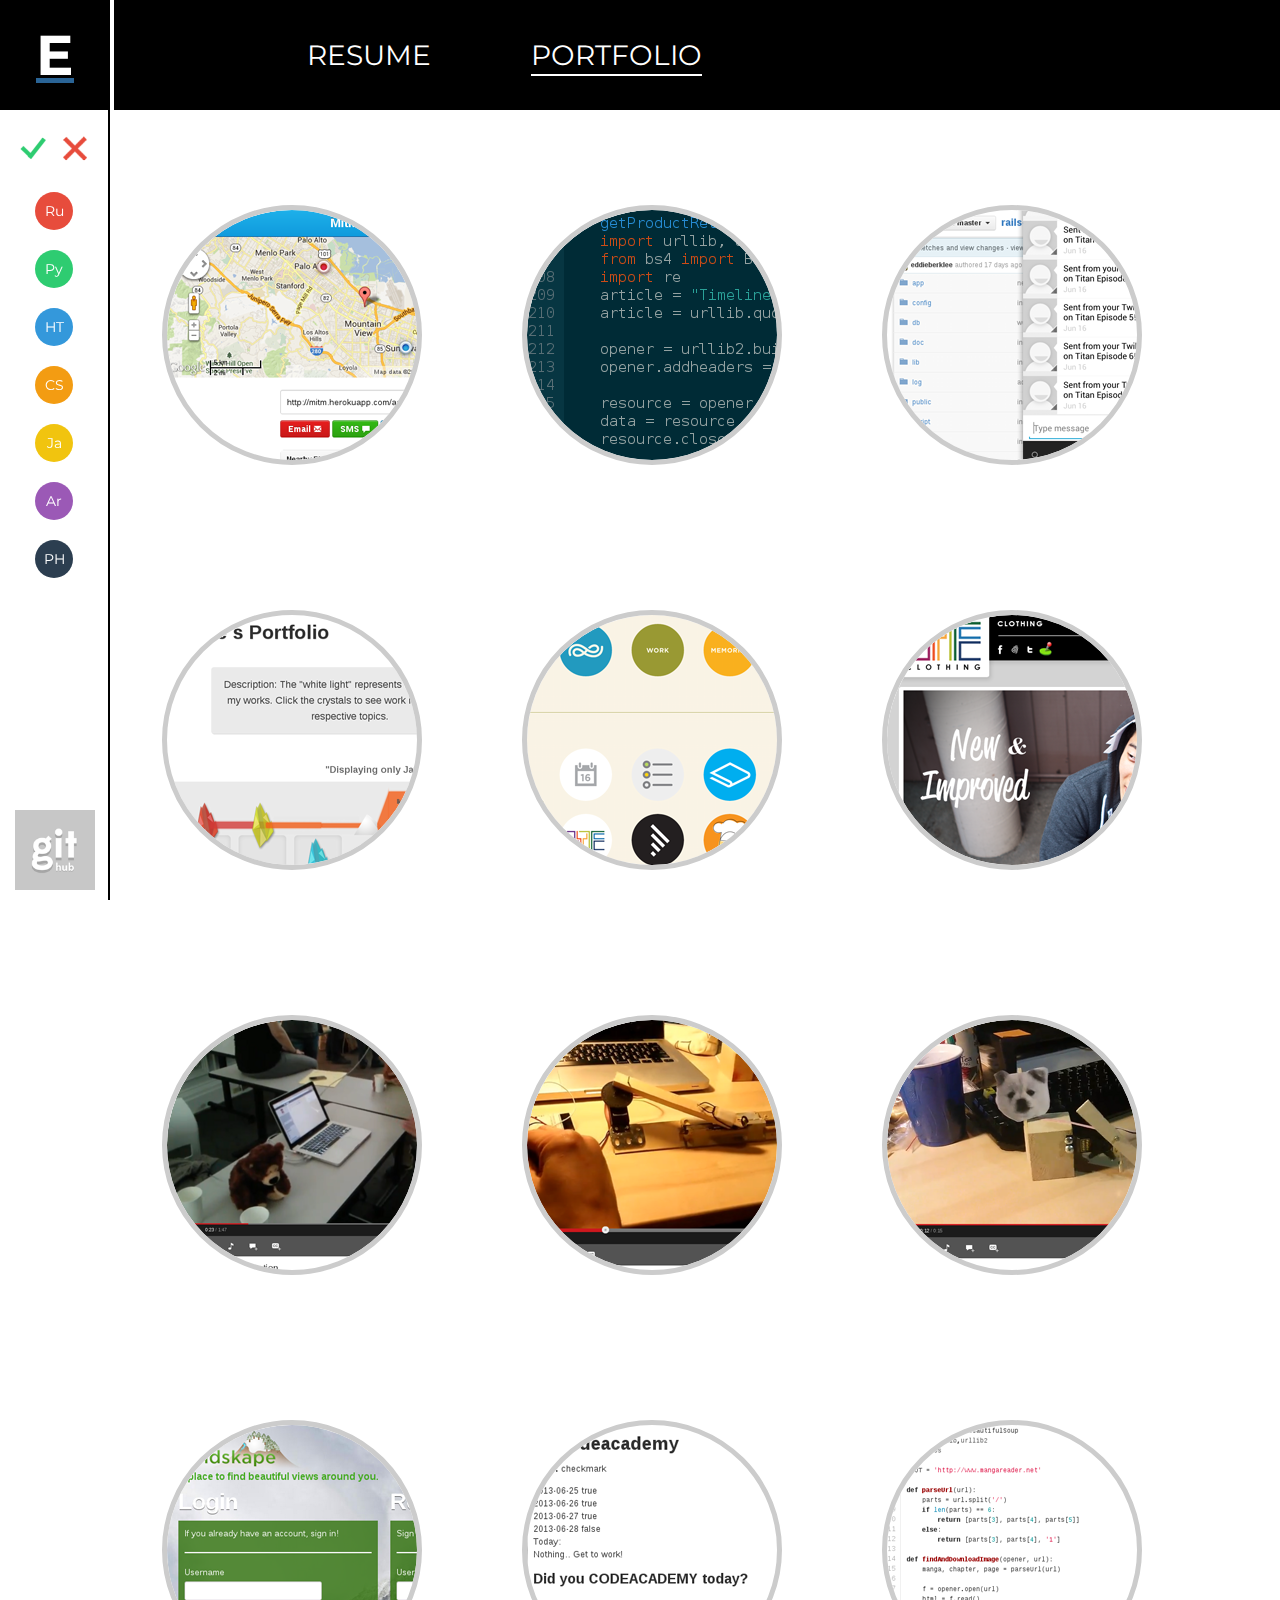
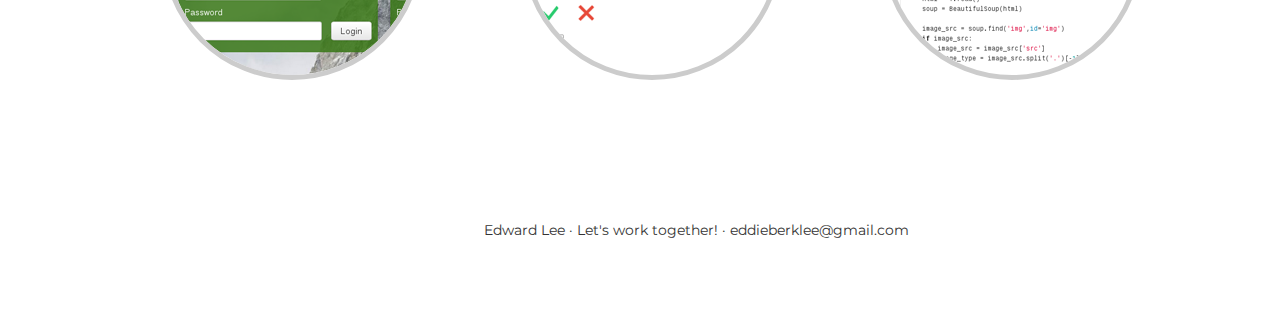
==== index.html @ e4147987 "making links clickable - woops" ====
<!doctype html>

<html>
  <head>
    <link href='http://fonts.googleapis.com/css?family=Montserrat:400,700' rel='stylesheet' type='text/css'>
    <link href='bootstrap/css/bootstrap.css' rel='stylesheet'>
    <link rel="stylesheet" href="h.css"/>
    <link rel="stylesheet" href="style.css"/>
    <link rel="icon" type="image/png" href="img/favicon.png"/>
    <script>
      (function(i,s,o,g,r,a,m){i['GoogleAnalyticsObject']=r;i[r]=i[r]||function(){
      (i[r].q=i[r].q||[]).push(arguments)},i[r].l=1*new Date();a=s.createElement(o),
      m=s.getElementsByTagName(o)[0];a.async=1;a.src=g;m.parentNode.insertBefore(a,m)
      })(window,document,'script','//www.google-analytics.com/analytics.js','ga');

      ga('create', 'UA-42456969-1', 'compscieddy.com');
      ga('send', 'pageview');

    </script>
  </head>
  <body>

    <div id="left-column">

      <a href="index.html"><div id="logo-box">E</div></a>

      <div class="h25"></div>

      <img id="show-all" src="img/10000/checkmark_medium.png" style="margin-left:19px;"/>
      <img id="hide-all" src="img/10000/cross_medium.png" style="margin-left:11px;"/>

      <div class="h10"></div>

      <div class="circle-skill-row">
        <div class="circle-skill red on">
          Ru
          <img class="checkmark" src="img/10000/checkmark_medium.png"/>
          <img class="cross" src="img/10000/cross_medium.png"/>
        </div>
      </div>
      <div class="circle-skill-row">
        <div class="circle-skill green on">
          Py
          <img class="checkmark" src="img/10000/checkmark_medium.png"/>
          <img class="cross" src="img/10000/cross_medium.png"/>
        </div>
      </div>
      <div class="circle-skill-row">
        <div class="circle-skill blue on">
          HT
          <img class="checkmark" src="img/10000/checkmark_medium.png"/>
          <img class="cross" src="img/10000/cross_medium.png"/>
        </div>
      </div>
      <div class="circle-skill-row">
        <div class="circle-skill orange on">
          CS
          <img class="checkmark" src="img/10000/checkmark_medium.png"/>
          <img class="cross" src="img/10000/cross_medium.png"/>
        </div>
      </div>
      <div class="circle-skill-row">
        <div class="circle-skill yellow on">
          Ja
          <img class="checkmark" src="img/10000/checkmark_medium.png"/>
          <img class="cross" src="img/10000/cross_medium.png"/>
        </div>
      </div>
      <div class="circle-skill-row">
        <div class="circle-skill purple on">
          Ar
          <img class="checkmark" src="img/10000/checkmark_medium.png"/>
          <img class="cross" src="img/10000/cross_medium.png"/>
        </div>
      </div>
      <div class="circle-skill-row">
        <div class="circle-skill midnight on">
          PH
          <img class="checkmark" src="img/10000/checkmark_medium.png"/>
          <img class="cross" src="img/10000/cross_medium.png"/>
        </div>
      </div>

      <!--
      <p style="display:none;">Ru</p>
      <p style="display:none;">Ruby on Rails</p>
      <p style="display:none;">Py</p>
      <p style="display:none;">Python</p>
      <p style="display:none;">HT</p>
      <p style="display:none;">HTML</p>
      <p style="display:none;">CS</p>
      <p style="display:none;">CSS</p>
      <p style="display:none;">Ja</p>
      <p style="display:none;">Javascript</p>
      <p style="display:none;">Ar</p>
      <p style="display:none;">Arduino</p>
      <p style="display:none;">PH</p>
      <p style="display:none;">PHP</p>
      -->

      <a href="https://github.com/eddieberklee"><img id="github" src="img/github.png"/></a>

    </div><!-- /#left-column -->

    <div id="container">
      <div id="top-bar-bg">
      <div id="top-bar">

        <div class="menu-item"><a href="resume.html">Resume</a></div>
        <div class="menu-item menu-selected"><a href="index.html">Portfolio</a></div>
        <!-- <div class="menu-item">Camera</div> -->

        <div class="clear"></div>
      </div><!-- /#top-bar -->
      </div><!-- /#top-bar-bg -->

      <!--
      <div class="h10"></div>
      -->
      <style>
        .screenshot-blackout {
          width: 1000%;
          height: 1000%;
          position: absolute;
          top: 0;
          left: 0;
          z-index: 3;
          display: none;
          background-color: rgba(0,0,0,0.85);
        }
        .screenshot-description {
          width:  800px;
          height: 800px;
          border-radius: 400px;
          position: absolute;
          top: 590px;
          left: 70px;
          background-color: white;
          padding-top: 40px;
          color: black;
          outline: 1px solid blue;
        }
        .screenshot-text {
          width: 70%;
          position: relative;
          font-size: 1.2em;
          line-height: 16px;
          margin-left: 15%;
          margin-top: 15%;
          outline: 1px solid red;
        }
        .screenshot-container {
          position: fixed;
          top:  30px;
          left: 30px;
        }
        .screenshot-1, .screenshot-2, .screenshot-3 {
          position: absolute;
          background-color: white;
          box-shadow: 1px 4px 90px rgba(0,0,0,0.8);
          overflow: hidden;
          text-align: center;
        }
        .screenshot-1 {
          width:  540px;
          height: 540px;
          border-radius: 270px;
          top: 0;
          left: 0;
        }
        .screenshot-2 {
          width:  400px;
          height: 400px;
          border-radius: 200px;
          top: 150px;
          left: 450px;
        }
        .screenshot-3 {
          width:  300px;
          height: 300px;
          border-radius: 150px;
          top: 350px;
          left: 770px;
        }
        .badge-yelp, .badge-google, .badge-gps {
          width: 160px;
          height: 160px;
          border-radius: 130px;
          float: left;
        }
        .badge-yelp {
          background-image: url("img/badges/yelp.png");
        }
        .badge-google {
          background-image: url("img/badges/google.png");
        }
        .badge-gps {
          background-image: url("img/badges/gps.png");
        }
      </style>


      <div class="screenshot-blackout">
        <div class="screenshot-container">
          <div class="screenshot-1">
            <img src="img/screenshots/meet-middle/screenshot-1.png" style="margin-top:40px;">
          </div>
          <div class="screenshot-2">
            <img src="img/screenshots/meet-middle/screenshot-2.png" style="width:61%;margin-top:70px;">
          </div>
          <div class="screenshot-3">
            <img src="img/screenshots/meet-middle/screenshot-3.png" style="margin-top:-130px;">
          </div>
          <a class="screenshot-description" href="http://mitm.herokuapp.com">
            <p style="position:absolute;top:40px;left:250px;">
              <u style="text-decoration:none;font-size:3em;letter-spacing:-3px;">Meet in the Middle</u>
            </p>
            <div style="outline:1px solid yellow;position:absolute;width:80%;top:130px;left:100px;font-size:1.4em;">
              <div class="badge-yelp"></div>
              <div class="badge-google"></div>
              <div class="badge-gps"></div>
              <div style="clear:both;"></div>
            </div>
          </a>
        </div>
      </div>

      <div class="portfolio-wrapper">
        <div class="skills">
          <p style="display:none;">Py</p>
          <p style="display:none;">Python</p>
          <div class="circle-skill green">Py</div>

          <p style="display:none;">HT</p>
          <p style="display:none;">HTML</p>
          <div class="circle-skill blue">HT</div>

          <p style="display:none;">CS</p>
          <p style="display:none;">CSS</p>
          <div class="circle-skill orange">CS</div>

          <p style="display:none;">Ja</p>
          <p style="display:none;">Javascript</p>
          <div class="circle-skill yellow">Ja</div>

          <div class="skills-1"></div><div class="skills-1-dest"></div>
          <div class="skills-2"></div><div class="skills-2-dest"></div>
          <div class="skills-3"></div><div class="skills-3-dest"></div>
          <div class="skills-4"></div><div class="skills-4-dest"></div>
          <div class="skills-5"></div><div class="skills-5-dest"></div>
          <div class="skills-6"></div><div class="skills-6-dest"></div>
        </div><!-- /.skills -->
        <a id="meet-middle" target="_blank" href="http://mitm.herokuapp.com">
          <div class="portfolio-item">
            <h2>meet-middle</h2>
            <div class="blackout"></div>
            <img class="portfolio-pic" src="img/screenshots/meet-middle.png"/>
          </div><!-- /.portfolio-item -->
        </a>
      </div><!-- /.portfolio-wrapper -->

      <div class="screenshot-blackout">
        <div class="screenshot-container">
          <div class="screenshot-1">
            <img src="img/screenshots/info-stocks/screenshot-1.png" style="max-width:180%;margin-top:40px;">
          </div>
          <div class="screenshot-2">
            <img src="img/screenshots/info-stocks/screenshot-2.png" style="max-width:180%;margin-top:70px;">
          </div>
          <div class="screenshot-3">
            <img src="img/screenshots/info-stocks/screenshot-3.png" style="width:120%;max-width:120%;margin-left:-60px;margin-top:-20px;">
          </div>
        </div>
      </div>
      <div class="portfolio-wrapper">
        <div class="skills">
          <p style="display:none;">Py</p>
          <p style="display:none;">Python</p>
          <div class="circle-skill green">Py</div>

          <p style="display:none;">Ja</p>
          <p style="display:none;">Javascript</p>
          <div class="circle-skill yellow">Ja</div>

          <div class="skills-1"></div><div class="skills-1-dest"></div>
          <div class="skills-2"></div><div class="skills-2-dest"></div>
          <div class="skills-3"></div><div class="skills-3-dest"></div>
          <div class="skills-4"></div><div class="skills-4-dest"></div>
          <div class="skills-5"></div><div class="skills-5-dest"></div>
          <div class="skills-6"></div><div class="skills-6-dest"></div>
        </div><!-- /.skills -->
        <a id="info-stocks" target="_blank" href="https://github.com/eddieberklee/info-stocks">
          <div class="portfolio-item">
            <h2>info-stocks</h2>
            <div class="blackout"></div>
            <img class="portfolio-pic" src="img/screenshots/info-stocks.png"/>
          </div><!-- /.portfolio-item -->
        </a>
      </div><!-- /.portfolio-wrapper -->

      <div class="screenshot-blackout">
        <div class="screenshot-container">
          <div class="screenshot-1">
            <img src="img/screenshots/aot-notifier/screenshot-1.png" style="max-width:180%;margin-top:40px;">
          </div>
          <div class="screenshot-2">
            <img src="img/screenshots/aot-notifier/screenshot-2.png" style="width:110%;margin-top:-10px;">
          </div>
          <div class="screenshot-3">
            <img src="img/screenshots/aot-notifier/screenshot-3.png" style="margin-top:-142px;width:222%;max-width:1000%;margin-left:-147px;">
          </div>
        </div>
      </div>
      <div class="portfolio-wrapper">
        <div class="skills">

          <p style="display:none;">Ru</p>
          <p style="display:none;">Ruby on Rails</p>
          <div class="circle-skill red">Ru</div>

          <div class="skills-1"></div><div class="skills-1-dest"></div>
          <div class="skills-2"></div><div class="skills-2-dest"></div>
          <div class="skills-3"></div><div class="skills-3-dest"></div>
          <div class="skills-4"></div><div class="skills-4-dest"></div>
          <div class="skills-5"></div><div class="skills-5-dest"></div>
          <div class="skills-6"></div><div class="skills-6-dest"></div>
        </div><!-- /.skills -->
        <a id="aot-notifier" target="_blank" href="https://github.com/eddieberklee/rails-attackontitan">
          <div class="portfolio-item">
            <h2>aot-notifier</h2>
            <div class="blackout"></div>
            <img class="portfolio-pic" src="img/screenshots/aot-notifier.png"/>
          </div><!-- /.portfolio-item -->
        </a>
      </div><!-- /.portfolio-wrapper -->




      <div class="screenshot-blackout">
        <div class="screenshot-container">
          <div class="screenshot-1">
            <img src="img/screenshots/prizm-portfo/screenshot-1.png" style="margin-top:40px;">
          </div>
          <div class="screenshot-2">
            <img src="img/screenshots/prizm-portfo/screenshot-2.png" style="width:61%;margin-top:70px;">
          </div>
          <div class="screenshot-3">
            <img src="img/screenshots/prizm-portfo/screenshot-3.png" style="margin-top:-130px;">
          </div>
        </div>
      </div>
      <div class="portfolio-wrapper">
        <div class="skills">

          <p style="display:none;">Py</p>
          <p style="display:none;">Python</p>
          <div class="circle-skill green">Py</div>

          <p style="display:none;">HT</p>
          <p style="display:none;">HTML</p>
          <div class="circle-skill blue">HT</div>

          <p style="display:none;">CS</p>
          <p style="display:none;">CSS</p>
          <div class="circle-skill orange">CS</div>

          <p style="display:none;">Ja</p>
          <p style="display:none;">Javascript</p>
          <div class="circle-skill yellow">Ja</div>

          <div class="skills-1"></div><div class="skills-1-dest"></div>
          <div class="skills-2"></div><div class="skills-2-dest"></div>
          <div class="skills-3"></div><div class="skills-3-dest"></div>
          <div class="skills-4"></div><div class="skills-4-dest"></div>
          <div class="skills-5"></div><div class="skills-5-dest"></div>
          <div class="skills-6"></div><div class="skills-6-dest"></div>
        </div><!-- /.skills -->
        <a id="prizm-portfo" target="_blank" href="http://prizmportfolio.appspot.com">
          <div class="portfolio-item">
            <h2>prizm-portfo</h2>
            <div class="blackout"></div>
            <img class="portfolio-pic" src="img/screenshots/prizm-portfo.png"/>
          </div><!-- /.portfolio-item -->
        </a>
      </div><!-- /.portfolio-wrapper -->
      
      <div class="screenshot-blackout">
        <div class="screenshot-container">
          <div class="screenshot-1">
            <img src="img/screenshots/wooklee/screenshot-1.png" style="margin-top:40px;">
          </div>
          <div class="screenshot-2">
            <img src="img/screenshots/wooklee/screenshot-2.png" style="width:61%;margin-top:70px;">
          </div>
          <div class="screenshot-3">
            <img src="img/screenshots/wooklee/screenshot-3.png" style="margin-top:-130px;">
          </div>
        </div>
      </div>
      <div class="portfolio-wrapper">
        <div class="skills">

          <p style="display:none;">HT</p>
          <p style="display:none;">HTML</p>
          <div class="circle-skill blue">HT</div>

          <p style="display:none;">CS</p>
          <p style="display:none;">CSS</p>
          <div class="circle-skill orange">CS</div>

          <p style="display:none;">Ja</p>
          <p style="display:none;">Javascript</p>
          <div class="circle-skill yellow">Ja</div>

          <div class="skills-1"></div><div class="skills-1-dest"></div>
          <div class="skills-2"></div><div class="skills-2-dest"></div>
          <div class="skills-3"></div><div class="skills-3-dest"></div>
          <div class="skills-4"></div><div class="skills-4-dest"></div>
          <div class="skills-5"></div><div class="skills-5-dest"></div>
          <div class="skills-6"></div><div class="skills-6-dest"></div>
        </div><!-- /.skills -->
        <a id="wooklee" target="_blank" href="http://www.wooklee.com">
          <div class="portfolio-item">
            <h2>wooklee</h2>
            <div class="blackout"></div>
            <img class="portfolio-pic" src="img/screenshots/wooklee.png"/>
          </div><!-- /.portfolio-item -->
        </a>
      </div><!-- /.portfolio-wrapper -->

      <div class="screenshot-blackout">
        <div class="screenshot-container">
          <div class="screenshot-1">
            <img src="img/screenshots/byteclothing/screenshot-1.png" style="margin-top:40px;">
          </div>
          <div class="screenshot-2">
            <img src="img/screenshots/byteclothing/screenshot-2.png" style="width:61%;margin-top:70px;">
          </div>
          <div class="screenshot-3">
            <img src="img/screenshots/byteclothing/screenshot-3.png" style="margin-top:-130px;">
          </div>
        </div>
      </div>
      <div class="portfolio-wrapper">
        <div class="skills">

          <p style="display:none;">Ja</p>
          <p style="display:none;">Javascript</p>
          <div class="circle-skill yellow">Ja</div>

          <p style="display:none;">HT</p>
          <p style="display:none;">HTML</p>
          <div class="circle-skill blue">HT</div>

          <p style="display:none;">CS</p>
          <p style="display:none;">CSS</p>
          <div class="circle-skill orange">CS</div>

          <p style="display:none;">PH</p>
          <p style="display:none;">PHP</p>
          <div class="circle-skill midnight">PH</div>

          <div class="skills-1"></div><div class="skills-1-dest"></div>
          <div class="skills-2"></div><div class="skills-2-dest"></div>
          <div class="skills-3"></div><div class="skills-3-dest"></div>
          <div class="skills-4"></div><div class="skills-4-dest"></div>
          <div class="skills-5"></div><div class="skills-5-dest"></div>
          <div class="skills-6"></div><div class="skills-6-dest"></div>
        </div><!-- /.skills -->
        <a id="byteclothing" target="_blank" href="http://www.byteclothing.com">
          <div class="portfolio-item">
            <h2>byteclothing</h2>
            <div class="blackout"></div>
            <img class="portfolio-pic" src="img/screenshots/byteclothing.png"/>
          </div><!-- /.portfolio-item -->
        </a>
      </div><!-- /.portfolio-wrapper -->




      <div class="screenshot-blackout">
        <div class="screenshot-container">
          <div class="screenshot-1">
            <img src="img/screenshots/tele-bears/screenshot-1.png" style="margin-top:40px;">
          </div>
          <div class="screenshot-2">
            <img src="img/screenshots/tele-bears/screenshot-2.png" style="width:61%;margin-top:70px;">
          </div>
          <div class="screenshot-3">
            <img src="img/screenshots/tele-bears/screenshot-3.png" style="margin-top:-130px;">
          </div>
        </div>
      </div>
      <div class="portfolio-wrapper">
        <div class="skills">

          <p style="display:none;">Ar</p>
          <p style="display:none;">Arduino</p>
          <div class="circle-skill purple">Ar</div>

          <div class="skills-1"></div><div class="skills-1-dest"></div>
          <div class="skills-2"></div><div class="skills-2-dest"></div>
          <div class="skills-3"></div><div class="skills-3-dest"></div>
          <div class="skills-4"></div><div class="skills-4-dest"></div>
          <div class="skills-5"></div><div class="skills-5-dest"></div>
          <div class="skills-6"></div><div class="skills-6-dest"></div>
        </div><!-- /.skills -->
        <a id="tele-bears" target="_blank" href="http://www.youtube.com/watch?v=ugli6o-rpHE">
          <div class="portfolio-item">
            <h2>"tele-bears"</h2>
            <div class="blackout"></div>
            <img class="portfolio-pic" src="img/screenshots/tele-bears.png"/>
          </div><!-- /.portfolio-item -->
        </a>
      </div><!-- /.portfolio-wrapper -->
      
      <div class="screenshot-blackout">
        <div class="screenshot-container">
          <div class="screenshot-1">
            <img src="img/screenshots/auto-doorlock/screenshot-1.png" style="margin-top:40px;">
          </div>
          <div class="screenshot-2">
            <img src="img/screenshots/auto-doorlock/screenshot-2.png" style="width:61%;margin-top:70px;">
          </div>
          <div class="screenshot-3">
            <img src="img/screenshots/auto-doorlock/screenshot-3.png" style="margin-top:-130px;">
          </div>
        </div>
      </div>
      <div class="portfolio-wrapper">
        <div class="skills">

          <p style="display:none;">Ar</p>
          <p style="display:none;">Arduino</p>
          <div class="circle-skill purple">Ar</div>

          <div class="skills-1"></div><div class="skills-1-dest"></div>
          <div class="skills-2"></div><div class="skills-2-dest"></div>
          <div class="skills-3"></div><div class="skills-3-dest"></div>
          <div class="skills-4"></div><div class="skills-4-dest"></div>
          <div class="skills-5"></div><div class="skills-5-dest"></div>
          <div class="skills-6"></div><div class="skills-6-dest"></div>
        </div><!-- /.skills -->
        <a id="auto-doorlock" target="_blank" href="http://www.youtube.com/watch?v=6Tk0b4_tHYM">
          <div class="portfolio-item">
            <h2>auto-doorlock</h2>
            <div class="blackout"></div>
            <img class="portfolio-pic" src="img/screenshots/auto-doorlock.png"/>
          </div><!-- /.portfolio-item -->
        </a>
      </div><!-- /.portfolio-wrapper -->

      <div class="screenshot-blackout">
        <div class="screenshot-container">
          <div class="screenshot-1">
            <img src="img/screenshots/crawling-dog/screenshot-1.png" style="margin-top:40px;">
          </div>
          <div class="screenshot-2">
            <img src="img/screenshots/crawling-dog/screenshot-2.png" style="width:61%;margin-top:70px;">
          </div>
          <div class="screenshot-3">
            <img src="img/screenshots/crawling-dog/screenshot-3.png" style="margin-top:-130px;">
          </div>
        </div>
      </div>
      <div class="portfolio-wrapper">
        <div class="skills">

          <p style="display:none;">Ar</p>
          <p style="display:none;">Arduino</p>
          <div class="circle-skill purple">Ar</div>

          <div class="skills-1"></div><div class="skills-1-dest"></div>
          <div class="skills-2"></div><div class="skills-2-dest"></div>
          <div class="skills-3"></div><div class="skills-3-dest"></div>
          <div class="skills-4"></div><div class="skills-4-dest"></div>
          <div class="skills-5"></div><div class="skills-5-dest"></div>
          <div class="skills-6"></div><div class="skills-6-dest"></div>
        </div><!-- /.skills -->
        <a id="crawling-dog" target="_blank" href="http://www.youtube.com/watch?v=MrvD4HbyGdY">
          <div class="portfolio-item">
            <h2>crawling-dog</h2>
            <div class="blackout"></div>
            <img class="portfolio-pic" src="img/screenshots/crawling-dog.png"/>
          </div><!-- /.portfolio-item -->
        </a>
      </div><!-- /.portfolio-wrapper -->




      <div class="screenshot-blackout">
        <div class="screenshot-container">
          <div class="screenshot-1">
            <img src="img/screenshots/landskape/screenshot-1.png" style="margin-top:40px;">
          </div>
          <div class="screenshot-2">
            <img src="img/screenshots/landskape/screenshot-2.png" style="width:61%;margin-top:70px;">
          </div>
          <div class="screenshot-3">
            <img src="img/screenshots/landskape/screenshot-3.png" style="margin-top:-130px;">
          </div>
        </div>
      </div>
      <div class="portfolio-wrapper">
        <div class="skills">

          <p style="display:none;">Ru</p>
          <p style="display:none;">Ruby on Rails</p>
          <div class="circle-skill red">Ru</div>

          <p style="display:none;">HT</p>
          <p style="display:none;">HTML</p>
          <div class="circle-skill blue">HT</div>

          <p style="display:none;">CS</p>
          <p style="display:none;">CSS</p>
          <div class="circle-skill orange">CS</div>

          <p style="display:none;">Ja</p>
          <p style="display:none;">Javascript</p>
          <div class="circle-skill yellow">Ja</div>

          <div class="skills-1"></div><div class="skills-1-dest"></div>
          <div class="skills-2"></div><div class="skills-2-dest"></div>
          <div class="skills-3"></div><div class="skills-3-dest"></div>
          <div class="skills-4"></div><div class="skills-4-dest"></div>
          <div class="skills-5"></div><div class="skills-5-dest"></div>
          <div class="skills-6"></div><div class="skills-6-dest"></div>
        </div><!-- /.skills -->
        <a id="landskape" target="_blank" href="http://landskape.herokuapp.com">
          <div class="portfolio-item">
            <h2>Landskape</h2>
            <div class="blackout"></div>
            <img class="portfolio-pic" src="img/screenshots/landskape.png"/>
          </div><!-- /.portfolio-item -->
        </a>
      </div><!-- /.portfolio-wrapper -->
      
      <div class="screenshot-blackout">
        <div class="screenshot-container">
          <div class="screenshot-1">
            <img src="img/screenshots/meet-middle/screenshot-1.png" style="margin-top:40px;">
          </div>
          <div class="screenshot-2">
            <img src="img/screenshots/meet-middle/screenshot-2.png" style="width:61%;margin-top:70px;">
          </div>
          <div class="screenshot-3">
            <img src="img/screenshots/meet-middle/screenshot-3.png" style="margin-top:-130px;">
          </div>
        </div>
      </div>
      <div class="portfolio-wrapper">
        <div class="skills">

          <p style="display:none;">Ruby on Rails</p>
          <div class="circle-skill red">Ru</div>

          <p style="display:none;">HT</p>
          <p style="display:none;">HTML</p>
          <div class="circle-skill blue">HT</div>

          <p style="display:none;">CS</p>
          <p style="display:none;">CSS</p>
          <div class="circle-skill orange">CS</div>

          <p style="display:none;">Ja</p>
          <p style="display:none;">Javascript</p>
          <div class="circle-skill yellow">Ja</div>

          <div class="skills-1"></div><div class="skills-1-dest"></div>
          <div class="skills-2"></div><div class="skills-2-dest"></div>
          <div class="skills-3"></div><div class="skills-3-dest"></div>
          <div class="skills-4"></div><div class="skills-4-dest"></div>
          <div class="skills-5"></div><div class="skills-5-dest"></div>
          <div class="skills-6"></div><div class="skills-6-dest"></div>
        </div><!-- /.skills -->
        <a id="10k-to-master" target="_blank" href="http://www.10ktomastery.com">
          <div class="portfolio-item">
            <h2>10k to Mastery</h2>
            <div class="blackout"></div>
            <img class="portfolio-pic" src="img/screenshots/10k-to-mastery.png"/>
          </div><!-- /.portfolio-item -->
        </a>
      </div><!-- /.portfolio-wrapper -->

      <div class="screenshot-blackout">
        <div class="screenshot-container">
          <div class="screenshot-1">
            <img src="img/screenshots/manga-dl/screenshot-1.png" style="margin-top:40px;">
          </div>
          <div class="screenshot-2">
            <img src="img/screenshots/manga-dl/screenshot-2.png" style="width:61%;margin-top:70px;">
          </div>
          <div class="screenshot-3">
            <img src="img/screenshots/manga-dl/screenshot-3.png" style="margin-top:-130px;">
          </div>
        </div>
      </div>
      <div class="portfolio-wrapper">
        <div class="skills">

          <p style="display:none;">Py</p>
          <p style="display:none;">Python</p>
          <div class="circle-skill green">Py</div>

          <div class="skills-1"></div><div class="skills-1-dest"></div>
          <div class="skills-2"></div><div class="skills-2-dest"></div>
          <div class="skills-3"></div><div class="skills-3-dest"></div>
          <div class="skills-4"></div><div class="skills-4-dest"></div>
          <div class="skills-5"></div><div class="skills-5-dest"></div>
          <div class="skills-6"></div><div class="skills-6-dest"></div>
        </div><!-- /.skills -->
        <a id="manga-dl" target="_blank" href="https://github.com/eddieberklee/manga-reader-downloader">
          <div class="portfolio-item">
            <h2>manga-dl</h2>
            <div class="blackout"></div>
            <img class="portfolio-pic" src="img/screenshots/manga-dl.png"/>
          </div><!-- /.portfolio-item -->
        </a>
      </div><!-- /.portfolio-wrapper -->

      <div class="clear"></div>

      <div class="h90"></div>

      <footer>
        Edward Lee &middot; Let's work together! &middot; eddieberklee@gmail.com
      </footer>

      <div class="h70"></div>

    </div>



    <script src="jquery-1.8.2.min.js"></script>
    <script src="script.js"></script>
  </body>
</html>
---- h.css ----
.h1 { height: 1px; }
.h2 { height: 2px; }
.h3 { height: 3px; }
.h4 { height: 4px; }
.h5 { height: 5px; }
.h6 { height: 6px; }
.h7 { height: 7px; }
.h8 { height: 8px; }
.h9 { height: 9px; }
.h10 { height: 10px; }
.h11 { height: 11px; }
.h12 { height: 12px; }
.h13 { height: 13px; }
.h14 { height: 14px; }
.h15 { height: 15px; }
.h16 { height: 16px; }
.h17 { height: 17px; }
.h18 { height: 18px; }
.h19 { height: 19px; }
.h20 { height: 20px; }
.h21 { height: 21px; }
.h22 { height: 22px; }
.h23 { height: 23px; }
.h24 { height: 24px; }
.h25 { height: 25px; }
.h26 { height: 26px; }
.h27 { height: 27px; }
.h28 { height: 28px; }
.h29 { height: 29px; }
.h30 { height: 30px; }
.h31 { height: 31px; }
.h32 { height: 32px; }
.h33 { height: 33px; }
.h34 { height: 34px; }
.h35 { height: 35px; }
.h36 { height: 36px; }
.h37 { height: 37px; }
.h38 { height: 38px; }
.h39 { height: 39px; }
.h40 { height: 40px; }
.h41 { height: 41px; }
.h42 { height: 42px; }
.h43 { height: 43px; }
.h44 { height: 44px; }
.h45 { height: 45px; }
.h46 { height: 46px; }
.h47 { height: 47px; }
.h48 { height: 48px; }
.h49 { height: 49px; }
.h50 { height: 50px; }
.h51 { height: 51px; }
.h52 { height: 52px; }
.h53 { height: 53px; }
.h54 { height: 54px; }
.h55 { height: 55px; }
.h56 { height: 56px; }
.h57 { height: 57px; }
.h58 { height: 58px; }
.h59 { height: 59px; }
.h60 { height: 60px; }
.h61 { height: 61px; }
.h62 { height: 62px; }
.h63 { height: 63px; }
.h64 { height: 64px; }
.h65 { height: 65px; }
.h66 { height: 66px; }
.h67 { height: 67px; }
.h68 { height: 68px; }
.h69 { height: 69px; }
.h70 { height: 70px; }
.h71 { height: 71px; }
.h72 { height: 72px; }
.h73 { height: 73px; }
.h74 { height: 74px; }
.h75 { height: 75px; }
.h76 { height: 76px; }
.h77 { height: 77px; }
.h78 { height: 78px; }
.h79 { height: 79px; }
.h80 { height: 80px; }
.h81 { height: 81px; }
.h82 { height: 82px; }
.h83 { height: 83px; }
.h84 { height: 84px; }
.h85 { height: 85px; }
.h86 { height: 86px; }
.h87 { height: 87px; }
.h88 { height: 88px; }
.h89 { height: 89px; }
.h90 { height: 90px; }
.h91 { height: 91px; }
.h92 { height: 92px; }
.h93 { height: 93px; }
.h94 { height: 94px; }
.h95 { height: 95px; }
.h96 { height: 96px; }
.h97 { height: 97px; }
.h98 { height: 98px; }
.h99 { height: 99px; }
.h100 { height: 100px; }
.h101 { height: 101px; }
.h102 { height: 102px; }
.h103 { height: 103px; }
.h104 { height: 104px; }
.h105 { height: 105px; }
.h106 { height: 106px; }
.h107 { height: 107px; }
.h108 { height: 108px; }
.h109 { height: 109px; }
.h110 { height: 110px; }
.h120 { height: 120px; }
.h130 { height: 130px; }
.h140 { height: 140px; }
.h150 { height: 150px; }
.h160 { height: 160px; }
.h170 { height: 170px; }
.h180 { height: 180px; }
.h190 { height: 190px; }
.h200 { height: 200px; }
---- style.css ----
/* sass by Eddie */
/* css3 sass by eddie */
/* css3-border-radius */
/* css3-box-shadow */
/* css3-text-shadow */
/* css3-transition */
/* css3-rotation */
/* text-selection */
.clear {
  clear: both; }

body {
  padding: 0;
  margin: 0; }

#logo-box {
  font-family: "Montserrat", sans-serif;
  width: 110px;
  height: 110px;
  line-height: 110px;
  background-color: black;
  text-align: center;
  font-size: 4em;
  font-weight: 700;
  color: white; }

footer {
  font-family: "Montserrat", sans-serif;
  text-align: center; }

#left-column {
  position: fixed;
  width: 110px;
  height: 100%;
  border-right: 2px solid black; }
  #left-column .circle-skill {
    position: relative; }
    #left-column .circle-skill .checkmark, #left-column .circle-skill .cross {
      display: none;
      cursor: pointer; }

.on {
  opacity: 1; }

.off {
  opacity: 0.3; }

#github {
  width: 80px;
  position: fixed;
  left: 15px;
  bottom: 10px; }

#top-bar a {
  color: white;
  text-decoration: none; }

#container {
  margin-left: 112px; }

#top-bar-bg {
  height: 110px;
  background-color: black;
  border-left: 2px solid white; }

#top-bar {
  width: 980px;
  margin: 0 auto;
  height: 110px;
  line-height: 110px;
  color: white;
  font-family: "Montserrat", sans-serif;
  font-size: 2em;
  text-transform: uppercase; }
  #top-bar .menu-item {
    height: 76px;
    float: left;
    margin-left: 100px; }
  #top-bar .menu-selected {
    border-bottom: 2px solid white; }

.portfolio-wrapper {
  width: 310px;
  height: 310px;
  line-height: 260px;
  position: relative;
  float: left;
  margin-top: 95px;
  margin-left: 50px;
  overflow: visible; }
  .portfolio-wrapper a {
    text-decoration: none; }

.portfolio-item {
  width: 260px;
  height: 260px;
  border-radius: 130px;
  border: 5px solid #cccccc;
  position: relative;
  overflow: hidden; }
  .portfolio-item:hover h2 {
    top: 85px; }
  .portfolio-item h2 {
    font-family: "Montserrat", sans-serif;
    font-size: 1.7em;
    text-align: center;
    text-transform: uppercase;
    position: relative;
    z-index: 2;
    color: white;
    margin: 0;
    -o-transition: all 0.3s;
    -ms-transition: all 0.3s;
    -moz-transition: all 0.3s;
    -webkit-transition: all 0.3s;
    transition: all 0.3s;
    opacity: 0;
    top: 100px; }
  .portfolio-item .blackout {
    width: 100%;
    height: 100%;
    background-color: rgba(0, 0, 0, 0.6);
    position: absolute;
    top: 0;
    left: 0;
    -o-transition: all 0.3s;
    -ms-transition: all 0.3s;
    -moz-transition: all 0.3s;
    -webkit-transition: all 0.3s;
    transition: all 0.3s;
    opacity: 0;
    /* hack for chrome not doing its job with overflow:hidden; */
    border-radius: 125px; }

.portfolio-pic {
  position: absolute;
  top: 0;
  left: 0;
  z-index: -1;
  /* hack for chrome not doing its job with overflow:hidden; */
  border-radius: 125px; }

.hanging-string {
  position: absolute;
  top: -40px;
  left: 92px;
  -webkit-touch-callout: none;
  -webkit-user-select: none;
  -khtml-user-select: none;
  -moz-user-select: none;
  -ms-user-select: none;
  user-select: none; }

.container-row {
  width: 980px;
  margin: 0 auto;
  height: 305px;
  margin-bottom: 40px; }

#show-all, #hide-all {
  cursor: pointer; }

.circle-skill {
  font-family: "Montserrat", sans-serif;
  width: 38px;
  height: 38px;
  line-height: 38px;
  text-align: center;
  border-radius: 19px;
  color: white;
  font-size: 0.98em;
  margin: 0 auto;
  margin-top: 20px;
  -webkit-touch-callout: none;
  -webkit-user-select: none;
  -khtml-user-select: none;
  -moz-user-select: none;
  -ms-user-select: none;
  user-select: none; }

/* SKILLS SECTION */
.skills .circle-skill {
  margin: 0;
  position: absolute;
  z-index: -1; }

.skills [class^="skills-"] {
  width: 38px;
  height: 38px;
  position: absolute; }

.skills-1, .skills .circle-skill:nth-of-type(1) {
  top: 25px;
  left: 160px; }

.skills-1-dest {
  top: -18px;
  left: 190px; }

.skills-2, .skills .circle-skill:nth-of-type(2) {
  top: 50px;
  left: 190px; }

.skills-2-dest {
  top: 12px;
  left: 227px; }

.skills-3, .skills .circle-skill:nth-of-type(3) {
  top: 85px;
  left: 210px; }

.skills-3-dest {
  top: 56px;
  left: 254px; }

.skills-4, .skills .circle-skill:nth-of-type(4) {
  top: 110px;
  left: 210px; }

.skills-4-dest {
  top: 110px;
  left: 265px; }

.skills-5, .skills .circle-skill:nth-of-type(5) {
  top: 150px;
  left: 210px; }

.skills-5-dest {
  top: 160px;
  left: 258px; }

.skills-6, .skills .circle-skill:nth-of-type(6) {
  top: 180px;
  left: 190px; }

.skills-6-dest {
  top: 206px;
  left: 233px; }

.red {
  background-color: #e74c3c; }

.yellow {
  background-color: #f1c40f; }

.orange {
  background-color: #f39c12; }

.green {
  background-color: #2ecc71; }

.blue {
  background-color: #3498db; }

.purple {
  background-color: #9b59b6; }

.midnight {
  background-color: #2c3e50; }

.grey {
  background-color: #b4b9bd; }
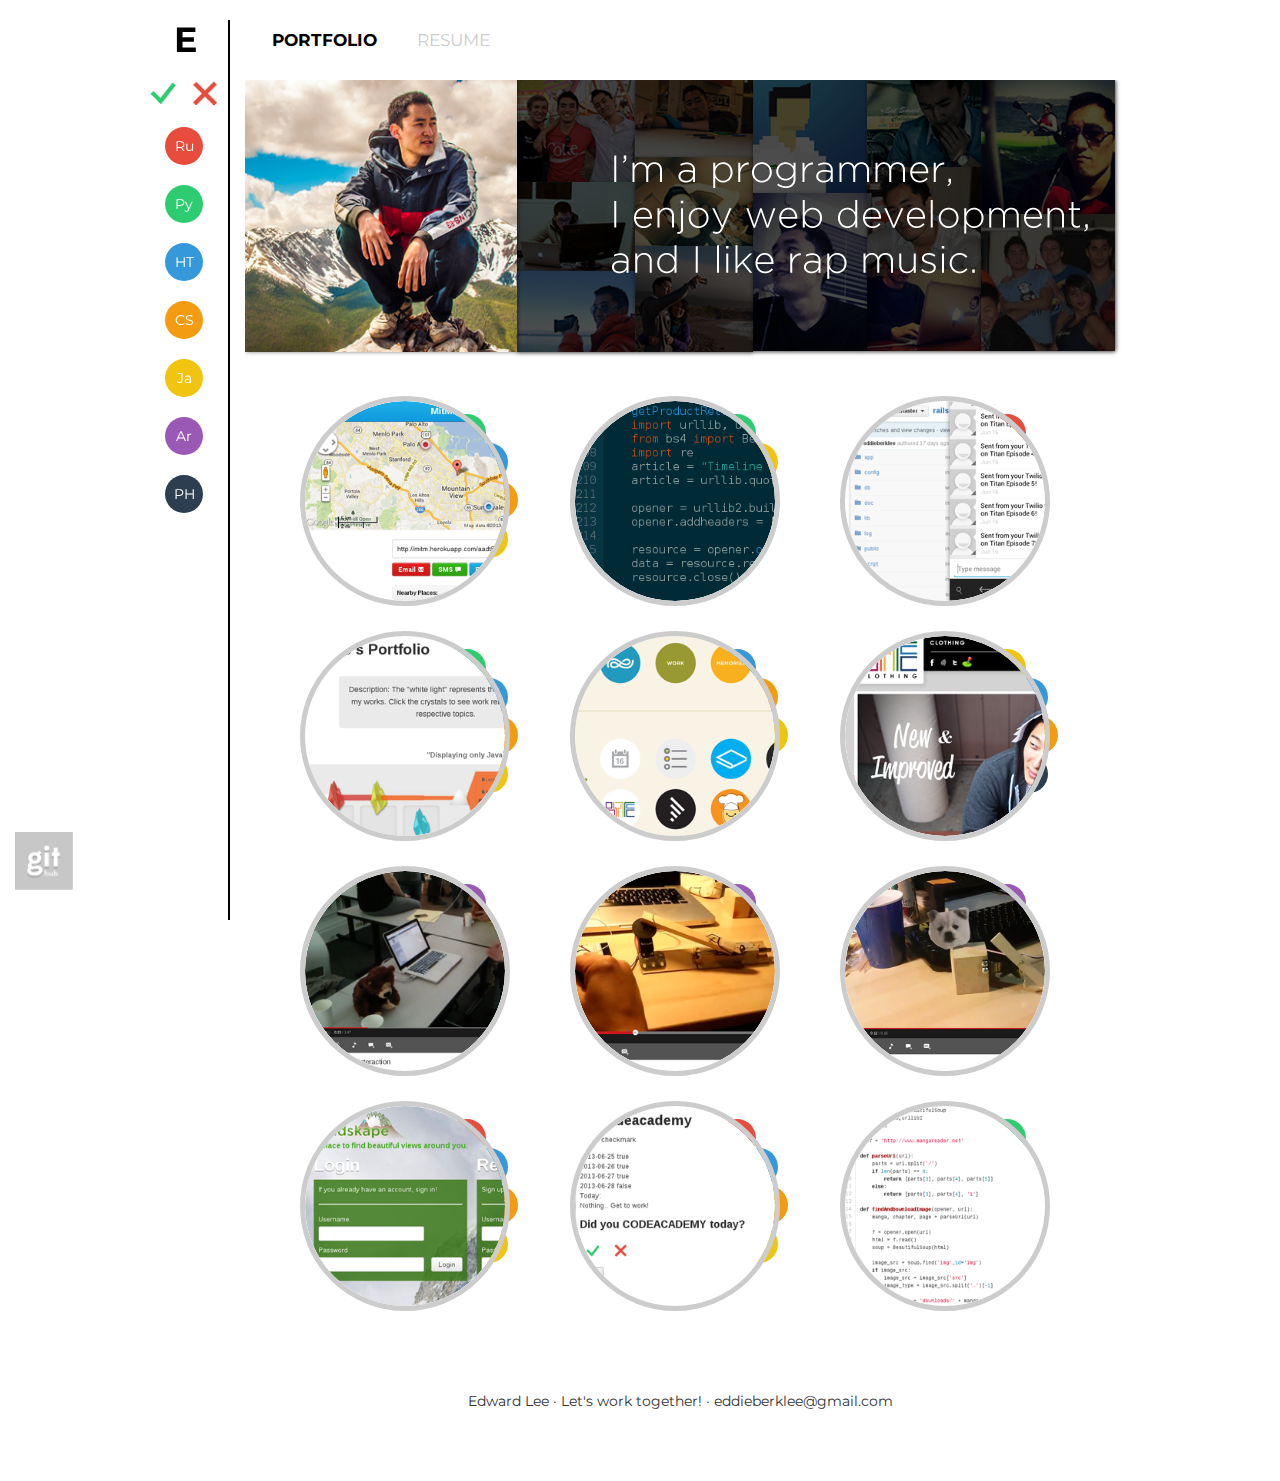
==== commit 88443056: "new cleaner version of the website" ====
--- a/index.html
+++ b/index.html
@@ -6,6 +6,7 @@
     <link href='bootstrap/css/bootstrap.css' rel='stylesheet'>
     <link rel="stylesheet" href="h.css"/>
     <link rel="stylesheet" href="style.css"/>
+    <link rel="stylesheet" href="montage.css"/>
     <link rel="icon" type="image/png" href="img/favicon.png"/>
     <script>
       (function(i,s,o,g,r,a,m){i['GoogleAnalyticsObject']=r;i[r]=i[r]||function(){
@@ -20,723 +21,814 @@
   </head>
   <body>
 
-    <div id="left-column">
-
-      <a href="index.html"><div id="logo-box">E</div></a>
-
-      <div class="h25"></div>
-
-      <img id="show-all" src="img/10000/checkmark_medium.png" style="margin-left:19px;"/>
-      <img id="hide-all" src="img/10000/cross_medium.png" style="margin-left:11px;"/>
-
-      <div class="h10"></div>
-
-      <div class="circle-skill-row">
-        <div class="circle-skill red on">
-          Ru
-          <img class="checkmark" src="img/10000/checkmark_medium.png"/>
-          <img class="cross" src="img/10000/cross_medium.png"/>
-        </div>
-      </div>
-      <div class="circle-skill-row">
-        <div class="circle-skill green on">
-          Py
-          <img class="checkmark" src="img/10000/checkmark_medium.png"/>
-          <img class="cross" src="img/10000/cross_medium.png"/>
-        </div>
-      </div>
-      <div class="circle-skill-row">
-        <div class="circle-skill blue on">
-          HT
-          <img class="checkmark" src="img/10000/checkmark_medium.png"/>
-          <img class="cross" src="img/10000/cross_medium.png"/>
-        </div>
-      </div>
-      <div class="circle-skill-row">
-        <div class="circle-skill orange on">
-          CS
-          <img class="checkmark" src="img/10000/checkmark_medium.png"/>
-          <img class="cross" src="img/10000/cross_medium.png"/>
-        </div>
-      </div>
-      <div class="circle-skill-row">
-        <div class="circle-skill yellow on">
-          Ja
-          <img class="checkmark" src="img/10000/checkmark_medium.png"/>
-          <img class="cross" src="img/10000/cross_medium.png"/>
-        </div>
-      </div>
-      <div class="circle-skill-row">
-        <div class="circle-skill purple on">
-          Ar
-          <img class="checkmark" src="img/10000/checkmark_medium.png"/>
-          <img class="cross" src="img/10000/cross_medium.png"/>
-        </div>
-      </div>
-      <div class="circle-skill-row">
-        <div class="circle-skill midnight on">
-          PH
-          <img class="checkmark" src="img/10000/checkmark_medium.png"/>
-          <img class="cross" src="img/10000/cross_medium.png"/>
-        </div>
-      </div>
-
-      <!--
-      <p style="display:none;">Ru</p>
-      <p style="display:none;">Ruby on Rails</p>
-      <p style="display:none;">Py</p>
-      <p style="display:none;">Python</p>
-      <p style="display:none;">HT</p>
-      <p style="display:none;">HTML</p>
-      <p style="display:none;">CS</p>
-      <p style="display:none;">CSS</p>
-      <p style="display:none;">Ja</p>
-      <p style="display:none;">Javascript</p>
-      <p style="display:none;">Ar</p>
-      <p style="display:none;">Arduino</p>
-      <p style="display:none;">PH</p>
-      <p style="display:none;">PHP</p>
-      -->
-
-      <a href="https://github.com/eddieberklee"><img id="github" src="img/github.png"/></a>
-
-    </div><!-- /#left-column -->
-
-    <div id="container">
-      <div id="top-bar-bg">
-      <div id="top-bar">
-
-        <div class="menu-item"><a href="resume.html">Resume</a></div>
-        <div class="menu-item menu-selected"><a href="index.html">Portfolio</a></div>
-        <!-- <div class="menu-item">Camera</div> -->
-
-        <div class="clear"></div>
-      </div><!-- /#top-bar -->
-      </div><!-- /#top-bar-bg -->
-
-      <!--
-      <div class="h10"></div>
-      -->
-      <style>
-        .screenshot-blackout {
-          width: 1000%;
-          height: 1000%;
-          position: absolute;
-          top: 0;
-          left: 0;
-          z-index: 3;
-          display: none;
-          background-color: rgba(0,0,0,0.85);
-        }
-        .screenshot-description {
-          width:  800px;
-          height: 800px;
-          border-radius: 400px;
-          position: absolute;
-          top: 590px;
-          left: 70px;
-          background-color: white;
-          padding-top: 40px;
-          color: black;
-          outline: 1px solid blue;
-        }
-        .screenshot-text {
-          width: 70%;
-          position: relative;
-          font-size: 1.2em;
-          line-height: 16px;
-          margin-left: 15%;
-          margin-top: 15%;
-          outline: 1px solid red;
-        }
-        .screenshot-container {
-          position: fixed;
-          top:  30px;
-          left: 30px;
-        }
-        .screenshot-1, .screenshot-2, .screenshot-3 {
-          position: absolute;
-          background-color: white;
-          box-shadow: 1px 4px 90px rgba(0,0,0,0.8);
-          overflow: hidden;
-          text-align: center;
-        }
-        .screenshot-1 {
-          width:  540px;
-          height: 540px;
-          border-radius: 270px;
-          top: 0;
-          left: 0;
-        }
-        .screenshot-2 {
-          width:  400px;
-          height: 400px;
-          border-radius: 200px;
-          top: 150px;
-          left: 450px;
-        }
-        .screenshot-3 {
-          width:  300px;
-          height: 300px;
-          border-radius: 150px;
-          top: 350px;
-          left: 770px;
-        }
-        .badge-yelp, .badge-google, .badge-gps {
-          width: 160px;
-          height: 160px;
-          border-radius: 130px;
-          float: left;
-        }
-        .badge-yelp {
-          background-image: url("img/badges/yelp.png");
-        }
-        .badge-google {
-          background-image: url("img/badges/google.png");
-        }
-        .badge-gps {
-          background-image: url("img/badges/gps.png");
-        }
-      </style>
-
-
-      <div class="screenshot-blackout">
-        <div class="screenshot-container">
-          <div class="screenshot-1">
-            <img src="img/screenshots/meet-middle/screenshot-1.png" style="margin-top:40px;">
-          </div>
-          <div class="screenshot-2">
-            <img src="img/screenshots/meet-middle/screenshot-2.png" style="width:61%;margin-top:70px;">
-          </div>
-          <div class="screenshot-3">
-            <img src="img/screenshots/meet-middle/screenshot-3.png" style="margin-top:-130px;">
-          </div>
-          <a class="screenshot-description" href="http://mitm.herokuapp.com">
-            <p style="position:absolute;top:40px;left:250px;">
-              <u style="text-decoration:none;font-size:3em;letter-spacing:-3px;">Meet in the Middle</u>
-            </p>
-            <div style="outline:1px solid yellow;position:absolute;width:80%;top:130px;left:100px;font-size:1.4em;">
-              <div class="badge-yelp"></div>
-              <div class="badge-google"></div>
-              <div class="badge-gps"></div>
-              <div style="clear:both;"></div>
-            </div>
-          </a>
-        </div>
-      </div>
-
-      <div class="portfolio-wrapper">
-        <div class="skills">
+    <div class="center-container">
+
+        <div id="left-column">
+
+          <a href="index.html" style="text-decoration:none;"><div id="logo-box">E</div></a>
+
+          <div class="h20"></div>
+
+          <img id="show-all" src="img/10000/checkmark_medium.png" style="margin-left:9px;"/>
+          <img id="hide-all" src="img/10000/cross_medium.png" style="margin-left:11px;"/>
+
+          <div class="circle-skill-row">
+            <div class="circle-skill red on">
+              Ru
+              <img class="checkmark" src="img/10000/checkmark_medium.png"/>
+              <img class="cross" src="img/10000/cross_medium.png"/>
+            </div>
+          </div>
+          <div class="circle-skill-row">
+            <div class="circle-skill green on">
+              Py
+              <img class="checkmark" src="img/10000/checkmark_medium.png"/>
+              <img class="cross" src="img/10000/cross_medium.png"/>
+            </div>
+          </div>
+          <div class="circle-skill-row">
+            <div class="circle-skill blue on">
+              HT
+              <img class="checkmark" src="img/10000/checkmark_medium.png"/>
+              <img class="cross" src="img/10000/cross_medium.png"/>
+            </div>
+          </div>
+          <div class="circle-skill-row">
+            <div class="circle-skill orange on">
+              CS
+              <img class="checkmark" src="img/10000/checkmark_medium.png"/>
+              <img class="cross" src="img/10000/cross_medium.png"/>
+            </div>
+          </div>
+          <div class="circle-skill-row">
+            <div class="circle-skill yellow on">
+              Ja
+              <img class="checkmark" src="img/10000/checkmark_medium.png"/>
+              <img class="cross" src="img/10000/cross_medium.png"/>
+            </div>
+          </div>
+          <div class="circle-skill-row">
+            <div class="circle-skill purple on">
+              Ar
+              <img class="checkmark" src="img/10000/checkmark_medium.png"/>
+              <img class="cross" src="img/10000/cross_medium.png"/>
+            </div>
+          </div>
+          <div class="circle-skill-row">
+            <div class="circle-skill midnight on">
+              PH
+              <img class="checkmark" src="img/10000/checkmark_medium.png"/>
+              <img class="cross" src="img/10000/cross_medium.png"/>
+            </div>
+          </div>
+
+          <!--
+          <p style="display:none;">Ru</p>
+          <p style="display:none;">Ruby on Rails</p>
           <p style="display:none;">Py</p>
           <p style="display:none;">Python</p>
-          <div class="circle-skill green">Py</div>
-
           <p style="display:none;">HT</p>
           <p style="display:none;">HTML</p>
-          <div class="circle-skill blue">HT</div>
-
           <p style="display:none;">CS</p>
           <p style="display:none;">CSS</p>
-          <div class="circle-skill orange">CS</div>
-
           <p style="display:none;">Ja</p>
           <p style="display:none;">Javascript</p>
-          <div class="circle-skill yellow">Ja</div>
-
-          <div class="skills-1"></div><div class="skills-1-dest"></div>
-          <div class="skills-2"></div><div class="skills-2-dest"></div>
-          <div class="skills-3"></div><div class="skills-3-dest"></div>
-          <div class="skills-4"></div><div class="skills-4-dest"></div>
-          <div class="skills-5"></div><div class="skills-5-dest"></div>
-          <div class="skills-6"></div><div class="skills-6-dest"></div>
-        </div><!-- /.skills -->
-        <a id="meet-middle" target="_blank" href="http://mitm.herokuapp.com">
-          <div class="portfolio-item">
-            <h2>meet-middle</h2>
-            <div class="blackout"></div>
-            <img class="portfolio-pic" src="img/screenshots/meet-middle.png"/>
-          </div><!-- /.portfolio-item -->
-        </a>
-      </div><!-- /.portfolio-wrapper -->
-
-      <div class="screenshot-blackout">
-        <div class="screenshot-container">
-          <div class="screenshot-1">
-            <img src="img/screenshots/info-stocks/screenshot-1.png" style="max-width:180%;margin-top:40px;">
-          </div>
-          <div class="screenshot-2">
-            <img src="img/screenshots/info-stocks/screenshot-2.png" style="max-width:180%;margin-top:70px;">
-          </div>
-          <div class="screenshot-3">
-            <img src="img/screenshots/info-stocks/screenshot-3.png" style="width:120%;max-width:120%;margin-left:-60px;margin-top:-20px;">
-          </div>
-        </div>
-      </div>
-      <div class="portfolio-wrapper">
-        <div class="skills">
-          <p style="display:none;">Py</p>
-          <p style="display:none;">Python</p>
-          <div class="circle-skill green">Py</div>
-
-          <p style="display:none;">Ja</p>
-          <p style="display:none;">Javascript</p>
-          <div class="circle-skill yellow">Ja</div>
-
-          <div class="skills-1"></div><div class="skills-1-dest"></div>
-          <div class="skills-2"></div><div class="skills-2-dest"></div>
-          <div class="skills-3"></div><div class="skills-3-dest"></div>
-          <div class="skills-4"></div><div class="skills-4-dest"></div>
-          <div class="skills-5"></div><div class="skills-5-dest"></div>
-          <div class="skills-6"></div><div class="skills-6-dest"></div>
-        </div><!-- /.skills -->
-        <a id="info-stocks" target="_blank" href="https://github.com/eddieberklee/info-stocks">
-          <div class="portfolio-item">
-            <h2>info-stocks</h2>
-            <div class="blackout"></div>
-            <img class="portfolio-pic" src="img/screenshots/info-stocks.png"/>
-          </div><!-- /.portfolio-item -->
-        </a>
-      </div><!-- /.portfolio-wrapper -->
-
-      <div class="screenshot-blackout">
-        <div class="screenshot-container">
-          <div class="screenshot-1">
-            <img src="img/screenshots/aot-notifier/screenshot-1.png" style="max-width:180%;margin-top:40px;">
-          </div>
-          <div class="screenshot-2">
-            <img src="img/screenshots/aot-notifier/screenshot-2.png" style="width:110%;margin-top:-10px;">
-          </div>
-          <div class="screenshot-3">
-            <img src="img/screenshots/aot-notifier/screenshot-3.png" style="margin-top:-142px;width:222%;max-width:1000%;margin-left:-147px;">
-          </div>
-        </div>
-      </div>
-      <div class="portfolio-wrapper">
-        <div class="skills">
-
-          <p style="display:none;">Ru</p>
-          <p style="display:none;">Ruby on Rails</p>
-          <div class="circle-skill red">Ru</div>
-
-          <div class="skills-1"></div><div class="skills-1-dest"></div>
-          <div class="skills-2"></div><div class="skills-2-dest"></div>
-          <div class="skills-3"></div><div class="skills-3-dest"></div>
-          <div class="skills-4"></div><div class="skills-4-dest"></div>
-          <div class="skills-5"></div><div class="skills-5-dest"></div>
-          <div class="skills-6"></div><div class="skills-6-dest"></div>
-        </div><!-- /.skills -->
-        <a id="aot-notifier" target="_blank" href="https://github.com/eddieberklee/rails-attackontitan">
-          <div class="portfolio-item">
-            <h2>aot-notifier</h2>
-            <div class="blackout"></div>
-            <img class="portfolio-pic" src="img/screenshots/aot-notifier.png"/>
-          </div><!-- /.portfolio-item -->
-        </a>
-      </div><!-- /.portfolio-wrapper -->
-
-
-
-
-      <div class="screenshot-blackout">
-        <div class="screenshot-container">
-          <div class="screenshot-1">
-            <img src="img/screenshots/prizm-portfo/screenshot-1.png" style="margin-top:40px;">
-          </div>
-          <div class="screenshot-2">
-            <img src="img/screenshots/prizm-portfo/screenshot-2.png" style="width:61%;margin-top:70px;">
-          </div>
-          <div class="screenshot-3">
-            <img src="img/screenshots/prizm-portfo/screenshot-3.png" style="margin-top:-130px;">
-          </div>
-        </div>
-      </div>
-      <div class="portfolio-wrapper">
-        <div class="skills">
-
-          <p style="display:none;">Py</p>
-          <p style="display:none;">Python</p>
-          <div class="circle-skill green">Py</div>
-
-          <p style="display:none;">HT</p>
-          <p style="display:none;">HTML</p>
-          <div class="circle-skill blue">HT</div>
-
-          <p style="display:none;">CS</p>
-          <p style="display:none;">CSS</p>
-          <div class="circle-skill orange">CS</div>
-
-          <p style="display:none;">Ja</p>
-          <p style="display:none;">Javascript</p>
-          <div class="circle-skill yellow">Ja</div>
-
-          <div class="skills-1"></div><div class="skills-1-dest"></div>
-          <div class="skills-2"></div><div class="skills-2-dest"></div>
-          <div class="skills-3"></div><div class="skills-3-dest"></div>
-          <div class="skills-4"></div><div class="skills-4-dest"></div>
-          <div class="skills-5"></div><div class="skills-5-dest"></div>
-          <div class="skills-6"></div><div class="skills-6-dest"></div>
-        </div><!-- /.skills -->
-        <a id="prizm-portfo" target="_blank" href="http://prizmportfolio.appspot.com">
-          <div class="portfolio-item">
-            <h2>prizm-portfo</h2>
-            <div class="blackout"></div>
-            <img class="portfolio-pic" src="img/screenshots/prizm-portfo.png"/>
-          </div><!-- /.portfolio-item -->
-        </a>
-      </div><!-- /.portfolio-wrapper -->
-      
-      <div class="screenshot-blackout">
-        <div class="screenshot-container">
-          <div class="screenshot-1">
-            <img src="img/screenshots/wooklee/screenshot-1.png" style="margin-top:40px;">
-          </div>
-          <div class="screenshot-2">
-            <img src="img/screenshots/wooklee/screenshot-2.png" style="width:61%;margin-top:70px;">
-          </div>
-          <div class="screenshot-3">
-            <img src="img/screenshots/wooklee/screenshot-3.png" style="margin-top:-130px;">
-          </div>
-        </div>
-      </div>
-      <div class="portfolio-wrapper">
-        <div class="skills">
-
-          <p style="display:none;">HT</p>
-          <p style="display:none;">HTML</p>
-          <div class="circle-skill blue">HT</div>
-
-          <p style="display:none;">CS</p>
-          <p style="display:none;">CSS</p>
-          <div class="circle-skill orange">CS</div>
-
-          <p style="display:none;">Ja</p>
-          <p style="display:none;">Javascript</p>
-          <div class="circle-skill yellow">Ja</div>
-
-          <div class="skills-1"></div><div class="skills-1-dest"></div>
-          <div class="skills-2"></div><div class="skills-2-dest"></div>
-          <div class="skills-3"></div><div class="skills-3-dest"></div>
-          <div class="skills-4"></div><div class="skills-4-dest"></div>
-          <div class="skills-5"></div><div class="skills-5-dest"></div>
-          <div class="skills-6"></div><div class="skills-6-dest"></div>
-        </div><!-- /.skills -->
-        <a id="wooklee" target="_blank" href="http://www.wooklee.com">
-          <div class="portfolio-item">
-            <h2>wooklee</h2>
-            <div class="blackout"></div>
-            <img class="portfolio-pic" src="img/screenshots/wooklee.png"/>
-          </div><!-- /.portfolio-item -->
-        </a>
-      </div><!-- /.portfolio-wrapper -->
-
-      <div class="screenshot-blackout">
-        <div class="screenshot-container">
-          <div class="screenshot-1">
-            <img src="img/screenshots/byteclothing/screenshot-1.png" style="margin-top:40px;">
-          </div>
-          <div class="screenshot-2">
-            <img src="img/screenshots/byteclothing/screenshot-2.png" style="width:61%;margin-top:70px;">
-          </div>
-          <div class="screenshot-3">
-            <img src="img/screenshots/byteclothing/screenshot-3.png" style="margin-top:-130px;">
-          </div>
-        </div>
-      </div>
-      <div class="portfolio-wrapper">
-        <div class="skills">
-
-          <p style="display:none;">Ja</p>
-          <p style="display:none;">Javascript</p>
-          <div class="circle-skill yellow">Ja</div>
-
-          <p style="display:none;">HT</p>
-          <p style="display:none;">HTML</p>
-          <div class="circle-skill blue">HT</div>
-
-          <p style="display:none;">CS</p>
-          <p style="display:none;">CSS</p>
-          <div class="circle-skill orange">CS</div>
-
+          <p style="display:none;">Ar</p>
+          <p style="display:none;">Arduino</p>
           <p style="display:none;">PH</p>
           <p style="display:none;">PHP</p>
-          <div class="circle-skill midnight">PH</div>
-
-          <div class="skills-1"></div><div class="skills-1-dest"></div>
-          <div class="skills-2"></div><div class="skills-2-dest"></div>
-          <div class="skills-3"></div><div class="skills-3-dest"></div>
-          <div class="skills-4"></div><div class="skills-4-dest"></div>
-          <div class="skills-5"></div><div class="skills-5-dest"></div>
-          <div class="skills-6"></div><div class="skills-6-dest"></div>
-        </div><!-- /.skills -->
-        <a id="byteclothing" target="_blank" href="http://www.byteclothing.com">
-          <div class="portfolio-item">
-            <h2>byteclothing</h2>
-            <div class="blackout"></div>
-            <img class="portfolio-pic" src="img/screenshots/byteclothing.png"/>
-          </div><!-- /.portfolio-item -->
-        </a>
-      </div><!-- /.portfolio-wrapper -->
-
-
-
-
-      <div class="screenshot-blackout">
-        <div class="screenshot-container">
-          <div class="screenshot-1">
-            <img src="img/screenshots/tele-bears/screenshot-1.png" style="margin-top:40px;">
-          </div>
-          <div class="screenshot-2">
-            <img src="img/screenshots/tele-bears/screenshot-2.png" style="width:61%;margin-top:70px;">
-          </div>
-          <div class="screenshot-3">
-            <img src="img/screenshots/tele-bears/screenshot-3.png" style="margin-top:-130px;">
-          </div>
+          -->
+
+          <a href="https://github.com/eddieberklee"><img id="github" src="img/github.png"/></a>
+
+        </div><!-- /#left-column -->
+
+        <div id="container">
+
+          <div id="top-bar-bg">
+          <div id="top-bar">
+
+            <div class="menu-item menu-selected"><a href="index.html">Portfolio</a></div>
+
+            <div class="menu-item"><a href="resume.html">Resume</a></div>
+
+            <!-- <div class="menu-item">Camera</div> -->
+
+            <div class="clear"></div>
+          </div><!-- /#top-bar -->
+          </div><!-- /#top-bar-bg -->
+
+
+          <div style="height:20px;"></div>
+
+
+          <div id='montage' style='margin-left:15px;'>
+            <img class='main' src='img/montage/main_red.png'>
+            <img class='im-a-programmer' src='img/montage/im_a_programmer.png'>
+            <div class='column1'>
+              <div class='img'>
+                <div class='area'></div>
+                <div class='blackout'></div>
+                <img src='img/montage/1.png' style='z-index:3'>
+              </div>
+              <div class='img'>
+                <div class='area'></div>
+                <div class='blackout'></div>
+                <img src='img/montage/2.png' style='z-index:2'>
+              </div>
+              <div class='img'>
+                <div class='area'></div>
+                <div class='blackout'></div>
+                <img src='img/montage/3.png' style='z-index:1'>
+              </div>
+            </div>
+            <div class='column2'>
+              <div class='img'>
+                <div class='area'></div>
+                <div class='blackout'></div>
+                <img src='img/montage/4.png' style='z-index:3'>
+              </div>
+              <div class='img'>
+                <div class='area'></div>
+                <div class='blackout'></div>
+                <img src='img/montage/5.png' style='z-index:2'>
+              </div>
+              <div class='img'>
+                <div class='area'></div>
+                <div class='blackout'></div>
+                <img src='img/montage/6.png' style='z-index:1'>
+              </div>
+            </div>
+            <div class='column3'>
+              <div class='img'>
+                <div class='area'></div>
+                <div class='blackout'></div>
+                <img src='img/montage/7.png' style='z-index:2'>
+              </div>
+              <div class='img'>
+                <div class='area'></div>
+                <div class='blackout'></div>
+                <img src='img/montage/8.png' style='z-index:1'>
+              </div>
+            </div>
+            <div class='column4'>
+              <div class='img'>
+                <div class='area'></div>
+                <div class='blackout'></div>
+                <img src='img/montage/9.png' style='z-index:3'>
+              </div>
+              <div class='img'>
+                <div class='area'></div>
+                <div class='blackout'></div>
+                <img src='img/montage/10.png' style='z-index:2'>
+              </div>
+              <div class='img'>
+                <div class='area'></div>
+                <div class='blackout'></div>
+                <img src='img/montage/11.png' style='z-index:1'>
+              </div>
+            </div>
+            <div class='column5'>
+              <div class='img'>
+                <div class='area'></div>
+                <div class='blackout'></div>
+                <img src='img/montage/12.png' style='z-index:2'>
+              </div>
+              <div class='img'>
+                <div class='area'></div>
+                <div class='blackout'></div>
+                <img src='img/montage/13.png' style='z-index:1'>
+              </div>
+            </div>
+          </div><!-- /#montage -->
+
+
+          <!--
+          <div class="h10"></div>
+          -->
+          <style>
+            .screenshot-blackout {
+              width: 1000%;
+              height: 1000%;
+              position: absolute;
+              top: 0;
+              left: 0;
+              z-index: 3;
+              display: none;
+              background-color: rgba(0,0,0,0.85);
+            }
+            .screenshot-description {
+              width:  800px;
+              height: 800px;
+              border-radius: 400px;
+              position: absolute;
+              top: 590px;
+              left: 70px;
+              background-color: white;
+              padding-top: 40px;
+              color: black;
+              outline: 1px solid blue;
+            }
+            .screenshot-text {
+              width: 70%;
+              position: relative;
+              font-size: 1.2em;
+              line-height: 16px;
+              margin-left: 15%;
+              margin-top: 15%;
+              outline: 1px solid red;
+            }
+            .screenshot-container {
+              position: fixed;
+              top:  30px;
+              left: 30px;
+            }
+            .screenshot-1, .screenshot-2, .screenshot-3 {
+              position: absolute;
+              background-color: white;
+              box-shadow: 1px 4px 90px rgba(0,0,0,0.8);
+              overflow: hidden;
+              text-align: center;
+            }
+            .screenshot-1 {
+              width:  540px;
+              height: 540px;
+              border-radius: 270px;
+              top: 0;
+              left: 0;
+            }
+            .screenshot-2 {
+              width:  400px;
+              height: 400px;
+              border-radius: 200px;
+              top: 150px;
+              left: 450px;
+            }
+            .screenshot-3 {
+              width:  300px;
+              height: 300px;
+              border-radius: 150px;
+              top: 350px;
+              left: 770px;
+            }
+            .badge-yelp, .badge-google, .badge-gps {
+              width: 160px;
+              height: 160px;
+              border-radius: 130px;
+              float: left;
+            }
+            .badge-yelp {
+              background-image: url("img/badges/yelp.png");
+            }
+            .badge-google {
+              background-image: url("img/badges/google.png");
+            }
+            .badge-gps {
+              background-image: url("img/badges/gps.png");
+            }
+          </style>
+
+
+          <div class="screenshot-blackout">
+            <div class="screenshot-container">
+              <div class="screenshot-1">
+                <img src="img/screenshots/meet-middle/screenshot-1.png" style="margin-top:40px;">
+              </div>
+              <div class="screenshot-2">
+                <img src="img/screenshots/meet-middle/screenshot-2.png" style="width:61%;margin-top:70px;">
+              </div>
+              <div class="screenshot-3">
+                <img src="img/screenshots/meet-middle/screenshot-3.png" style="margin-top:-130px;">
+              </div>
+              <a class="screenshot-description" href="http://mitm.herokuapp.com">
+                <p style="position:absolute;top:40px;left:250px;">
+                  <u style="text-decoration:none;font-size:3em;letter-spacing:-3px;">Meet in the Middle</u>
+                </p>
+                <div style="outline:1px solid yellow;position:absolute;width:80%;top:130px;left:100px;font-size:1.4em;">
+                  <div class="badge-yelp"></div>
+                  <div class="badge-google"></div>
+                  <div class="badge-gps"></div>
+                  <div style="clear:both;"></div>
+                </div>
+              </a>
+            </div>
+          </div>
+
+          <div class="portfolio-wrapper">
+            <div class="skills">
+              <p style="display:none;">Py</p>
+              <p style="display:none;">Python</p>
+              <div class="circle-skill green">Py</div>
+
+              <p style="display:none;">HT</p>
+              <p style="display:none;">HTML</p>
+              <div class="circle-skill blue">HT</div>
+
+              <p style="display:none;">CS</p>
+              <p style="display:none;">CSS</p>
+              <div class="circle-skill orange">CS</div>
+
+              <p style="display:none;">Ja</p>
+              <p style="display:none;">Javascript</p>
+              <div class="circle-skill yellow">Ja</div>
+
+              <div class="skills-1"></div><div class="skills-1-dest"></div>
+              <div class="skills-2"></div><div class="skills-2-dest"></div>
+              <div class="skills-3"></div><div class="skills-3-dest"></div>
+              <div class="skills-4"></div><div class="skills-4-dest"></div>
+              <div class="skills-5"></div><div class="skills-5-dest"></div>
+              <div class="skills-6"></div><div class="skills-6-dest"></div>
+              <div class="clear"></div>
+            </div><!-- /.skills -->
+            <a id="meet-middle" target="_blank" href="http://mitm.herokuapp.com">
+              <div class="portfolio-item">
+                <h2>meet-middle</h2>
+                <div class="blackout"></div>
+                <img class="portfolio-pic" src="img/screenshots/meet-middle.png"/>
+              </div><!-- /.portfolio-item -->
+            </a>
+          </div><!-- /.portfolio-wrapper -->
+
+          <div class="screenshot-blackout">
+            <div class="screenshot-container">
+              <div class="screenshot-1">
+                <img src="img/screenshots/info-stocks/screenshot-1.png" style="max-width:180%;margin-top:40px;">
+              </div>
+              <div class="screenshot-2">
+                <img src="img/screenshots/info-stocks/screenshot-2.png" style="max-width:180%;margin-top:70px;">
+              </div>
+              <div class="screenshot-3">
+                <img src="img/screenshots/info-stocks/screenshot-3.png" style="width:120%;max-width:120%;margin-left:-60px;margin-top:-20px;">
+              </div>
+            </div>
+          </div>
+          <div class="portfolio-wrapper">
+            <div class="skills">
+              <p style="display:none;">Py</p>
+              <p style="display:none;">Python</p>
+              <div class="circle-skill green">Py</div>
+
+              <p style="display:none;">Ja</p>
+              <p style="display:none;">Javascript</p>
+              <div class="circle-skill yellow">Ja</div>
+
+              <div class="skills-1"></div><div class="skills-1-dest"></div>
+              <div class="skills-2"></div><div class="skills-2-dest"></div>
+              <div class="skills-3"></div><div class="skills-3-dest"></div>
+              <div class="skills-4"></div><div class="skills-4-dest"></div>
+              <div class="skills-5"></div><div class="skills-5-dest"></div>
+              <div class="skills-6"></div><div class="skills-6-dest"></div>
+            </div><!-- /.skills -->
+            <a id="info-stocks" target="_blank" href="https://github.com/eddieberklee/info-stocks">
+              <div class="portfolio-item">
+                <h2>info-stocks</h2>
+                <div class="blackout"></div>
+                <img class="portfolio-pic" src="img/screenshots/info-stocks.png"/>
+              </div><!-- /.portfolio-item -->
+            </a>
+          </div><!-- /.portfolio-wrapper -->
+
+          <div class="screenshot-blackout">
+            <div class="screenshot-container">
+              <div class="screenshot-1">
+                <img src="img/screenshots/aot-notifier/screenshot-1.png" style="max-width:180%;margin-top:40px;">
+              </div>
+              <div class="screenshot-2">
+                <img src="img/screenshots/aot-notifier/screenshot-2.png" style="width:110%;margin-top:-10px;">
+              </div>
+              <div class="screenshot-3">
+                <img src="img/screenshots/aot-notifier/screenshot-3.png" style="margin-top:-142px;width:222%;max-width:1000%;margin-left:-147px;">
+              </div>
+            </div>
+          </div>
+          <div class="portfolio-wrapper">
+            <div class="skills">
+
+              <p style="display:none;">Ru</p>
+              <p style="display:none;">Ruby on Rails</p>
+              <div class="circle-skill red">Ru</div>
+
+              <div class="skills-1"></div><div class="skills-1-dest"></div>
+              <div class="skills-2"></div><div class="skills-2-dest"></div>
+              <div class="skills-3"></div><div class="skills-3-dest"></div>
+              <div class="skills-4"></div><div class="skills-4-dest"></div>
+              <div class="skills-5"></div><div class="skills-5-dest"></div>
+              <div class="skills-6"></div><div class="skills-6-dest"></div>
+            </div><!-- /.skills -->
+            <a id="aot-notifier" target="_blank" href="https://github.com/eddieberklee/rails-attackontitan">
+              <div class="portfolio-item">
+                <h2>aot-notifier</h2>
+                <div class="blackout"></div>
+                <img class="portfolio-pic" src="img/screenshots/aot-notifier.png"/>
+              </div><!-- /.portfolio-item -->
+            </a>
+          </div><!-- /.portfolio-wrapper -->
+
+
+
+
+          <div class="screenshot-blackout">
+            <div class="screenshot-container">
+              <div class="screenshot-1">
+                <img src="img/screenshots/prizm-portfo/screenshot-1.png" style="margin-top:40px;">
+              </div>
+              <div class="screenshot-2">
+                <img src="img/screenshots/prizm-portfo/screenshot-2.png" style="width:61%;margin-top:70px;">
+              </div>
+              <div class="screenshot-3">
+                <img src="img/screenshots/prizm-portfo/screenshot-3.png" style="margin-top:-130px;">
+              </div>
+            </div>
+          </div>
+          <div class="portfolio-wrapper">
+            <div class="skills">
+
+              <p style="display:none;">Py</p>
+              <p style="display:none;">Python</p>
+              <div class="circle-skill green">Py</div>
+
+              <p style="display:none;">HT</p>
+              <p style="display:none;">HTML</p>
+              <div class="circle-skill blue">HT</div>
+
+              <p style="display:none;">CS</p>
+              <p style="display:none;">CSS</p>
+              <div class="circle-skill orange">CS</div>
+
+              <p style="display:none;">Ja</p>
+              <p style="display:none;">Javascript</p>
+              <div class="circle-skill yellow">Ja</div>
+
+              <div class="skills-1"></div><div class="skills-1-dest"></div>
+              <div class="skills-2"></div><div class="skills-2-dest"></div>
+              <div class="skills-3"></div><div class="skills-3-dest"></div>
+              <div class="skills-4"></div><div class="skills-4-dest"></div>
+              <div class="skills-5"></div><div class="skills-5-dest"></div>
+              <div class="skills-6"></div><div class="skills-6-dest"></div>
+            </div><!-- /.skills -->
+            <a id="prizm-portfo" target="_blank" href="http://prizmportfolio.appspot.com">
+              <div class="portfolio-item">
+                <h2>prizm-portfo</h2>
+                <div class="blackout"></div>
+                <img class="portfolio-pic" src="img/screenshots/prizm-portfo.png"/>
+              </div><!-- /.portfolio-item -->
+            </a>
+          </div><!-- /.portfolio-wrapper -->
+          
+          <div class="screenshot-blackout">
+            <div class="screenshot-container">
+              <div class="screenshot-1">
+                <img src="img/screenshots/wooklee/screenshot-1.png" style="margin-top:40px;">
+              </div>
+              <div class="screenshot-2">
+                <img src="img/screenshots/wooklee/screenshot-2.png" style="width:61%;margin-top:70px;">
+              </div>
+              <div class="screenshot-3">
+                <img src="img/screenshots/wooklee/screenshot-3.png" style="margin-top:-130px;">
+              </div>
+            </div>
+          </div>
+          <div class="portfolio-wrapper">
+            <div class="skills">
+
+              <p style="display:none;">HT</p>
+              <p style="display:none;">HTML</p>
+              <div class="circle-skill blue">HT</div>
+
+              <p style="display:none;">CS</p>
+              <p style="display:none;">CSS</p>
+              <div class="circle-skill orange">CS</div>
+
+              <p style="display:none;">Ja</p>
+              <p style="display:none;">Javascript</p>
+              <div class="circle-skill yellow">Ja</div>
+
+              <div class="skills-1"></div><div class="skills-1-dest"></div>
+              <div class="skills-2"></div><div class="skills-2-dest"></div>
+              <div class="skills-3"></div><div class="skills-3-dest"></div>
+              <div class="skills-4"></div><div class="skills-4-dest"></div>
+              <div class="skills-5"></div><div class="skills-5-dest"></div>
+              <div class="skills-6"></div><div class="skills-6-dest"></div>
+            </div><!-- /.skills -->
+            <a id="wooklee" target="_blank" href="http://www.wooklee.com">
+              <div class="portfolio-item">
+                <h2>wooklee</h2>
+                <div class="blackout"></div>
+                <img class="portfolio-pic" src="img/screenshots/wooklee.png"/>
+              </div><!-- /.portfolio-item -->
+            </a>
+          </div><!-- /.portfolio-wrapper -->
+
+          <div class="screenshot-blackout">
+            <div class="screenshot-container">
+              <div class="screenshot-1">
+                <img src="img/screenshots/byteclothing/screenshot-1.png" style="margin-top:40px;">
+              </div>
+              <div class="screenshot-2">
+                <img src="img/screenshots/byteclothing/screenshot-2.png" style="width:61%;margin-top:70px;">
+              </div>
+              <div class="screenshot-3">
+                <img src="img/screenshots/byteclothing/screenshot-3.png" style="margin-top:-130px;">
+              </div>
+            </div>
+          </div>
+          <div class="portfolio-wrapper">
+            <div class="skills">
+
+              <p style="display:none;">Ja</p>
+              <p style="display:none;">Javascript</p>
+              <div class="circle-skill yellow">Ja</div>
+
+              <p style="display:none;">HT</p>
+              <p style="display:none;">HTML</p>
+              <div class="circle-skill blue">HT</div>
+
+              <p style="display:none;">CS</p>
+              <p style="display:none;">CSS</p>
+              <div class="circle-skill orange">CS</div>
+
+              <p style="display:none;">PH</p>
+              <p style="display:none;">PHP</p>
+              <div class="circle-skill midnight">PH</div>
+
+              <div class="skills-1"></div><div class="skills-1-dest"></div>
+              <div class="skills-2"></div><div class="skills-2-dest"></div>
+              <div class="skills-3"></div><div class="skills-3-dest"></div>
+              <div class="skills-4"></div><div class="skills-4-dest"></div>
+              <div class="skills-5"></div><div class="skills-5-dest"></div>
+              <div class="skills-6"></div><div class="skills-6-dest"></div>
+            </div><!-- /.skills -->
+            <a id="byteclothing" target="_blank" href="http://www.byteclothing.com">
+              <div class="portfolio-item">
+                <h2>byteclothing</h2>
+                <div class="blackout"></div>
+                <img class="portfolio-pic" src="img/screenshots/byteclothing.png"/>
+              </div><!-- /.portfolio-item -->
+            </a>
+          </div><!-- /.portfolio-wrapper -->
+
+
+
+
+          <div class="screenshot-blackout">
+            <div class="screenshot-container">
+              <div class="screenshot-1">
+                <img src="img/screenshots/tele-bears/screenshot-1.png" style="margin-top:40px;">
+              </div>
+              <div class="screenshot-2">
+                <img src="img/screenshots/tele-bears/screenshot-2.png" style="width:61%;margin-top:70px;">
+              </div>
+              <div class="screenshot-3">
+                <img src="img/screenshots/tele-bears/screenshot-3.png" style="margin-top:-130px;">
+              </div>
+            </div>
+          </div>
+          <div class="portfolio-wrapper">
+            <div class="skills">
+
+              <p style="display:none;">Ar</p>
+              <p style="display:none;">Arduino</p>
+              <div class="circle-skill purple">Ar</div>
+
+              <div class="skills-1"></div><div class="skills-1-dest"></div>
+              <div class="skills-2"></div><div class="skills-2-dest"></div>
+              <div class="skills-3"></div><div class="skills-3-dest"></div>
+              <div class="skills-4"></div><div class="skills-4-dest"></div>
+              <div class="skills-5"></div><div class="skills-5-dest"></div>
+              <div class="skills-6"></div><div class="skills-6-dest"></div>
+            </div><!-- /.skills -->
+            <a id="tele-bears" target="_blank" href="http://www.youtube.com/watch?v=ugli6o-rpHE">
+              <div class="portfolio-item">
+                <h2>"tele-bears"</h2>
+                <div class="blackout"></div>
+                <img class="portfolio-pic" src="img/screenshots/tele-bears.png"/>
+              </div><!-- /.portfolio-item -->
+            </a>
+          </div><!-- /.portfolio-wrapper -->
+          
+          <div class="screenshot-blackout">
+            <div class="screenshot-container">
+              <div class="screenshot-1">
+                <img src="img/screenshots/auto-doorlock/screenshot-1.png" style="margin-top:40px;">
+              </div>
+              <div class="screenshot-2">
+                <img src="img/screenshots/auto-doorlock/screenshot-2.png" style="width:61%;margin-top:70px;">
+              </div>
+              <div class="screenshot-3">
+                <img src="img/screenshots/auto-doorlock/screenshot-3.png" style="margin-top:-130px;">
+              </div>
+            </div>
+          </div>
+          <div class="portfolio-wrapper">
+            <div class="skills">
+
+              <p style="display:none;">Ar</p>
+              <p style="display:none;">Arduino</p>
+              <div class="circle-skill purple">Ar</div>
+
+              <div class="skills-1"></div><div class="skills-1-dest"></div>
+              <div class="skills-2"></div><div class="skills-2-dest"></div>
+              <div class="skills-3"></div><div class="skills-3-dest"></div>
+              <div class="skills-4"></div><div class="skills-4-dest"></div>
+              <div class="skills-5"></div><div class="skills-5-dest"></div>
+              <div class="skills-6"></div><div class="skills-6-dest"></div>
+            </div><!-- /.skills -->
+            <a id="auto-doorlock" target="_blank" href="http://www.youtube.com/watch?v=6Tk0b4_tHYM">
+              <div class="portfolio-item">
+                <h2>auto-doorlock</h2>
+                <div class="blackout"></div>
+                <img class="portfolio-pic" src="img/screenshots/auto-doorlock.png"/>
+              </div><!-- /.portfolio-item -->
+            </a>
+          </div><!-- /.portfolio-wrapper -->
+
+          <div class="screenshot-blackout">
+            <div class="screenshot-container">
+              <div class="screenshot-1">
+                <img src="img/screenshots/crawling-dog/screenshot-1.png" style="margin-top:40px;">
+              </div>
+              <div class="screenshot-2">
+                <img src="img/screenshots/crawling-dog/screenshot-2.png" style="width:61%;margin-top:70px;">
+              </div>
+              <div class="screenshot-3">
+                <img src="img/screenshots/crawling-dog/screenshot-3.png" style="margin-top:-130px;">
+              </div>
+            </div>
+          </div>
+          <div class="portfolio-wrapper">
+            <div class="skills">
+
+              <p style="display:none;">Ar</p>
+              <p style="display:none;">Arduino</p>
+              <div class="circle-skill purple">Ar</div>
+
+              <div class="skills-1"></div><div class="skills-1-dest"></div>
+              <div class="skills-2"></div><div class="skills-2-dest"></div>
+              <div class="skills-3"></div><div class="skills-3-dest"></div>
+              <div class="skills-4"></div><div class="skills-4-dest"></div>
+              <div class="skills-5"></div><div class="skills-5-dest"></div>
+              <div class="skills-6"></div><div class="skills-6-dest"></div>
+            </div><!-- /.skills -->
+            <a id="crawling-dog" target="_blank" href="http://www.youtube.com/watch?v=MrvD4HbyGdY">
+              <div class="portfolio-item">
+                <h2>crawling-dog</h2>
+                <div class="blackout"></div>
+                <img class="portfolio-pic" src="img/screenshots/crawling-dog.png"/>
+              </div><!-- /.portfolio-item -->
+            </a>
+          </div><!-- /.portfolio-wrapper -->
+
+
+
+
+          <div class="screenshot-blackout">
+            <div class="screenshot-container">
+              <div class="screenshot-1">
+                <img src="img/screenshots/landskape/screenshot-1.png" style="margin-top:40px;">
+              </div>
+              <div class="screenshot-2">
+                <img src="img/screenshots/landskape/screenshot-2.png" style="width:61%;margin-top:70px;">
+              </div>
+              <div class="screenshot-3">
+                <img src="img/screenshots/landskape/screenshot-3.png" style="margin-top:-130px;">
+              </div>
+            </div>
+          </div>
+          <div class="portfolio-wrapper">
+            <div class="skills">
+
+              <p style="display:none;">Ru</p>
+              <p style="display:none;">Ruby on Rails</p>
+              <div class="circle-skill red">Ru</div>
+
+              <p style="display:none;">HT</p>
+              <p style="display:none;">HTML</p>
+              <div class="circle-skill blue">HT</div>
+
+              <p style="display:none;">CS</p>
+              <p style="display:none;">CSS</p>
+              <div class="circle-skill orange">CS</div>
+
+              <p style="display:none;">Ja</p>
+              <p style="display:none;">Javascript</p>
+              <div class="circle-skill yellow">Ja</div>
+
+              <div class="skills-1"></div><div class="skills-1-dest"></div>
+              <div class="skills-2"></div><div class="skills-2-dest"></div>
+              <div class="skills-3"></div><div class="skills-3-dest"></div>
+              <div class="skills-4"></div><div class="skills-4-dest"></div>
+              <div class="skills-5"></div><div class="skills-5-dest"></div>
+              <div class="skills-6"></div><div class="skills-6-dest"></div>
+            </div><!-- /.skills -->
+            <a id="landskape" target="_blank" href="http://landskape.herokuapp.com">
+              <div class="portfolio-item">
+                <h2>Landskape</h2>
+                <div class="blackout"></div>
+                <img class="portfolio-pic" src="img/screenshots/landskape.png"/>
+              </div><!-- /.portfolio-item -->
+            </a>
+          </div><!-- /.portfolio-wrapper -->
+          
+          <div class="screenshot-blackout">
+            <div class="screenshot-container">
+              <div class="screenshot-1">
+                <img src="img/screenshots/meet-middle/screenshot-1.png" style="margin-top:40px;">
+              </div>
+              <div class="screenshot-2">
+                <img src="img/screenshots/meet-middle/screenshot-2.png" style="width:61%;margin-top:70px;">
+              </div>
+              <div class="screenshot-3">
+                <img src="img/screenshots/meet-middle/screenshot-3.png" style="margin-top:-130px;">
+              </div>
+            </div>
+          </div>
+          <div class="portfolio-wrapper">
+            <div class="skills">
+
+              <p style="display:none;">Ruby on Rails</p>
+              <div class="circle-skill red">Ru</div>
+
+              <p style="display:none;">HT</p>
+              <p style="display:none;">HTML</p>
+              <div class="circle-skill blue">HT</div>
+
+              <p style="display:none;">CS</p>
+              <p style="display:none;">CSS</p>
+              <div class="circle-skill orange">CS</div>
+
+              <p style="display:none;">Ja</p>
+              <p style="display:none;">Javascript</p>
+              <div class="circle-skill yellow">Ja</div>
+
+              <div class="skills-1"></div><div class="skills-1-dest"></div>
+              <div class="skills-2"></div><div class="skills-2-dest"></div>
+              <div class="skills-3"></div><div class="skills-3-dest"></div>
+              <div class="skills-4"></div><div class="skills-4-dest"></div>
+              <div class="skills-5"></div><div class="skills-5-dest"></div>
+              <div class="skills-6"></div><div class="skills-6-dest"></div>
+            </div><!-- /.skills -->
+            <a id="10k-to-master" target="_blank" href="http://www.10ktomastery.com">
+              <div class="portfolio-item">
+                <h2>10k to Mastery</h2>
+                <div class="blackout"></div>
+                <img class="portfolio-pic" src="img/screenshots/10k-to-mastery.png"/>
+              </div><!-- /.portfolio-item -->
+            </a>
+          </div><!-- /.portfolio-wrapper -->
+
+          <div class="screenshot-blackout">
+            <div class="screenshot-container">
+              <div class="screenshot-1">
+                <img src="img/screenshots/manga-dl/screenshot-1.png" style="margin-top:40px;">
+              </div>
+              <div class="screenshot-2">
+                <img src="img/screenshots/manga-dl/screenshot-2.png" style="width:61%;margin-top:70px;">
+              </div>
+              <div class="screenshot-3">
+                <img src="img/screenshots/manga-dl/screenshot-3.png" style="margin-top:-130px;">
+              </div>
+            </div>
+          </div>
+          <div class="portfolio-wrapper">
+            <div class="skills">
+
+              <p style="display:none;">Py</p>
+              <p style="display:none;">Python</p>
+              <div class="circle-skill green">Py</div>
+
+              <div class="skills-1"></div><div class="skills-1-dest"></div>
+              <div class="skills-2"></div><div class="skills-2-dest"></div>
+              <div class="skills-3"></div><div class="skills-3-dest"></div>
+              <div class="skills-4"></div><div class="skills-4-dest"></div>
+              <div class="skills-5"></div><div class="skills-5-dest"></div>
+              <div class="skills-6"></div><div class="skills-6-dest"></div>
+            </div><!-- /.skills -->
+            <a id="manga-dl" target="_blank" href="https://github.com/eddieberklee/manga-reader-downloader">
+              <div class="portfolio-item">
+                <h2>manga-dl</h2>
+                <div class="blackout"></div>
+                <img class="portfolio-pic" src="img/screenshots/manga-dl.png"/>
+              </div><!-- /.portfolio-item -->
+            </a>
+          </div><!-- /.portfolio-wrapper -->
+
+          <div class="clear"></div>
+
+          <div class="h90"></div>
+
+          <footer>
+            Edward Lee &middot; Let's work together! &middot; eddieberklee@gmail.com
+          </footer>
+
+          <div class="h70"></div>
+
         </div>
-      </div>
-      <div class="portfolio-wrapper">
-        <div class="skills">
-
-          <p style="display:none;">Ar</p>
-          <p style="display:none;">Arduino</p>
-          <div class="circle-skill purple">Ar</div>
-
-          <div class="skills-1"></div><div class="skills-1-dest"></div>
-          <div class="skills-2"></div><div class="skills-2-dest"></div>
-          <div class="skills-3"></div><div class="skills-3-dest"></div>
-          <div class="skills-4"></div><div class="skills-4-dest"></div>
-          <div class="skills-5"></div><div class="skills-5-dest"></div>
-          <div class="skills-6"></div><div class="skills-6-dest"></div>
-        </div><!-- /.skills -->
-        <a id="tele-bears" target="_blank" href="http://www.youtube.com/watch?v=ugli6o-rpHE">
-          <div class="portfolio-item">
-            <h2>"tele-bears"</h2>
-            <div class="blackout"></div>
-            <img class="portfolio-pic" src="img/screenshots/tele-bears.png"/>
-          </div><!-- /.portfolio-item -->
-        </a>
-      </div><!-- /.portfolio-wrapper -->
-      
-      <div class="screenshot-blackout">
-        <div class="screenshot-container">
-          <div class="screenshot-1">
-            <img src="img/screenshots/auto-doorlock/screenshot-1.png" style="margin-top:40px;">
-          </div>
-          <div class="screenshot-2">
-            <img src="img/screenshots/auto-doorlock/screenshot-2.png" style="width:61%;margin-top:70px;">
-          </div>
-          <div class="screenshot-3">
-            <img src="img/screenshots/auto-doorlock/screenshot-3.png" style="margin-top:-130px;">
-          </div>
-        </div>
-      </div>
-      <div class="portfolio-wrapper">
-        <div class="skills">
-
-          <p style="display:none;">Ar</p>
-          <p style="display:none;">Arduino</p>
-          <div class="circle-skill purple">Ar</div>
-
-          <div class="skills-1"></div><div class="skills-1-dest"></div>
-          <div class="skills-2"></div><div class="skills-2-dest"></div>
-          <div class="skills-3"></div><div class="skills-3-dest"></div>
-          <div class="skills-4"></div><div class="skills-4-dest"></div>
-          <div class="skills-5"></div><div class="skills-5-dest"></div>
-          <div class="skills-6"></div><div class="skills-6-dest"></div>
-        </div><!-- /.skills -->
-        <a id="auto-doorlock" target="_blank" href="http://www.youtube.com/watch?v=6Tk0b4_tHYM">
-          <div class="portfolio-item">
-            <h2>auto-doorlock</h2>
-            <div class="blackout"></div>
-            <img class="portfolio-pic" src="img/screenshots/auto-doorlock.png"/>
-          </div><!-- /.portfolio-item -->
-        </a>
-      </div><!-- /.portfolio-wrapper -->
-
-      <div class="screenshot-blackout">
-        <div class="screenshot-container">
-          <div class="screenshot-1">
-            <img src="img/screenshots/crawling-dog/screenshot-1.png" style="margin-top:40px;">
-          </div>
-          <div class="screenshot-2">
-            <img src="img/screenshots/crawling-dog/screenshot-2.png" style="width:61%;margin-top:70px;">
-          </div>
-          <div class="screenshot-3">
-            <img src="img/screenshots/crawling-dog/screenshot-3.png" style="margin-top:-130px;">
-          </div>
-        </div>
-      </div>
-      <div class="portfolio-wrapper">
-        <div class="skills">
-
-          <p style="display:none;">Ar</p>
-          <p style="display:none;">Arduino</p>
-          <div class="circle-skill purple">Ar</div>
-
-          <div class="skills-1"></div><div class="skills-1-dest"></div>
-          <div class="skills-2"></div><div class="skills-2-dest"></div>
-          <div class="skills-3"></div><div class="skills-3-dest"></div>
-          <div class="skills-4"></div><div class="skills-4-dest"></div>
-          <div class="skills-5"></div><div class="skills-5-dest"></div>
-          <div class="skills-6"></div><div class="skills-6-dest"></div>
-        </div><!-- /.skills -->
-        <a id="crawling-dog" target="_blank" href="http://www.youtube.com/watch?v=MrvD4HbyGdY">
-          <div class="portfolio-item">
-            <h2>crawling-dog</h2>
-            <div class="blackout"></div>
-            <img class="portfolio-pic" src="img/screenshots/crawling-dog.png"/>
-          </div><!-- /.portfolio-item -->
-        </a>
-      </div><!-- /.portfolio-wrapper -->
-
-
-
-
-      <div class="screenshot-blackout">
-        <div class="screenshot-container">
-          <div class="screenshot-1">
-            <img src="img/screenshots/landskape/screenshot-1.png" style="margin-top:40px;">
-          </div>
-          <div class="screenshot-2">
-            <img src="img/screenshots/landskape/screenshot-2.png" style="width:61%;margin-top:70px;">
-          </div>
-          <div class="screenshot-3">
-            <img src="img/screenshots/landskape/screenshot-3.png" style="margin-top:-130px;">
-          </div>
-        </div>
-      </div>
-      <div class="portfolio-wrapper">
-        <div class="skills">
-
-          <p style="display:none;">Ru</p>
-          <p style="display:none;">Ruby on Rails</p>
-          <div class="circle-skill red">Ru</div>
-
-          <p style="display:none;">HT</p>
-          <p style="display:none;">HTML</p>
-          <div class="circle-skill blue">HT</div>
-
-          <p style="display:none;">CS</p>
-          <p style="display:none;">CSS</p>
-          <div class="circle-skill orange">CS</div>
-
-          <p style="display:none;">Ja</p>
-          <p style="display:none;">Javascript</p>
-          <div class="circle-skill yellow">Ja</div>
-
-          <div class="skills-1"></div><div class="skills-1-dest"></div>
-          <div class="skills-2"></div><div class="skills-2-dest"></div>
-          <div class="skills-3"></div><div class="skills-3-dest"></div>
-          <div class="skills-4"></div><div class="skills-4-dest"></div>
-          <div class="skills-5"></div><div class="skills-5-dest"></div>
-          <div class="skills-6"></div><div class="skills-6-dest"></div>
-        </div><!-- /.skills -->
-        <a id="landskape" target="_blank" href="http://landskape.herokuapp.com">
-          <div class="portfolio-item">
-            <h2>Landskape</h2>
-            <div class="blackout"></div>
-            <img class="portfolio-pic" src="img/screenshots/landskape.png"/>
-          </div><!-- /.portfolio-item -->
-        </a>
-      </div><!-- /.portfolio-wrapper -->
-      
-      <div class="screenshot-blackout">
-        <div class="screenshot-container">
-          <div class="screenshot-1">
-            <img src="img/screenshots/meet-middle/screenshot-1.png" style="margin-top:40px;">
-          </div>
-          <div class="screenshot-2">
-            <img src="img/screenshots/meet-middle/screenshot-2.png" style="width:61%;margin-top:70px;">
-          </div>
-          <div class="screenshot-3">
-            <img src="img/screenshots/meet-middle/screenshot-3.png" style="margin-top:-130px;">
-          </div>
-        </div>
-      </div>
-      <div class="portfolio-wrapper">
-        <div class="skills">
-
-          <p style="display:none;">Ruby on Rails</p>
-          <div class="circle-skill red">Ru</div>
-
-          <p style="display:none;">HT</p>
-          <p style="display:none;">HTML</p>
-          <div class="circle-skill blue">HT</div>
-
-          <p style="display:none;">CS</p>
-          <p style="display:none;">CSS</p>
-          <div class="circle-skill orange">CS</div>
-
-          <p style="display:none;">Ja</p>
-          <p style="display:none;">Javascript</p>
-          <div class="circle-skill yellow">Ja</div>
-
-          <div class="skills-1"></div><div class="skills-1-dest"></div>
-          <div class="skills-2"></div><div class="skills-2-dest"></div>
-          <div class="skills-3"></div><div class="skills-3-dest"></div>
-          <div class="skills-4"></div><div class="skills-4-dest"></div>
-          <div class="skills-5"></div><div class="skills-5-dest"></div>
-          <div class="skills-6"></div><div class="skills-6-dest"></div>
-        </div><!-- /.skills -->
-        <a id="10k-to-master" target="_blank" href="http://www.10ktomastery.com">
-          <div class="portfolio-item">
-            <h2>10k to Mastery</h2>
-            <div class="blackout"></div>
-            <img class="portfolio-pic" src="img/screenshots/10k-to-mastery.png"/>
-          </div><!-- /.portfolio-item -->
-        </a>
-      </div><!-- /.portfolio-wrapper -->
-
-      <div class="screenshot-blackout">
-        <div class="screenshot-container">
-          <div class="screenshot-1">
-            <img src="img/screenshots/manga-dl/screenshot-1.png" style="margin-top:40px;">
-          </div>
-          <div class="screenshot-2">
-            <img src="img/screenshots/manga-dl/screenshot-2.png" style="width:61%;margin-top:70px;">
-          </div>
-          <div class="screenshot-3">
-            <img src="img/screenshots/manga-dl/screenshot-3.png" style="margin-top:-130px;">
-          </div>
-        </div>
-      </div>
-      <div class="portfolio-wrapper">
-        <div class="skills">
-
-          <p style="display:none;">Py</p>
-          <p style="display:none;">Python</p>
-          <div class="circle-skill green">Py</div>
-
-          <div class="skills-1"></div><div class="skills-1-dest"></div>
-          <div class="skills-2"></div><div class="skills-2-dest"></div>
-          <div class="skills-3"></div><div class="skills-3-dest"></div>
-          <div class="skills-4"></div><div class="skills-4-dest"></div>
-          <div class="skills-5"></div><div class="skills-5-dest"></div>
-          <div class="skills-6"></div><div class="skills-6-dest"></div>
-        </div><!-- /.skills -->
-        <a id="manga-dl" target="_blank" href="https://github.com/eddieberklee/manga-reader-downloader">
-          <div class="portfolio-item">
-            <h2>manga-dl</h2>
-            <div class="blackout"></div>
-            <img class="portfolio-pic" src="img/screenshots/manga-dl.png"/>
-          </div><!-- /.portfolio-item -->
-        </a>
-      </div><!-- /.portfolio-wrapper -->
-
-      <div class="clear"></div>
-
-      <div class="h90"></div>
-
-      <footer>
-        Edward Lee &middot; Let's work together! &middot; eddieberklee@gmail.com
-      </footer>
-
-      <div class="h70"></div>
-
-    </div>
+    </div><!-- /.center-container -->
 
 
 
     <script src="jquery-1.8.2.min.js"></script>
     <script src="script.js"></script>
+    <script src="montage.js"></script>
   </body>
 </html>
--- a/style.css
+++ b/style.css
@@ -6,6 +6,13 @@
 /* css3-transition */
 /* css3-rotation */
 /* text-selection */
+
+.center-container {
+    margin: 0 auto;
+    margin-top: 20px;
+    width: 1000px;
+}
+
 .clear {
   clear: both; }
 
@@ -15,22 +22,22 @@
 
 #logo-box {
   font-family: "Montserrat", sans-serif;
-  width: 110px;
-  height: 110px;
-  line-height: 110px;
-  background-color: black;
+  width: 90px;
+  height: 40px;
+  line-height: 40px;
   text-align: center;
-  font-size: 4em;
-  font-weight: 700;
-  color: white; }
-
+  font-size: 2.5em;
+  color: black;
+  font-weight: 700; }
+#logo-box:hover {
+  text-decoration: none; }
 footer {
   font-family: "Montserrat", sans-serif;
   text-align: center; }
 
 #left-column {
   position: fixed;
-  width: 110px;
+  width: 90px;
   height: 100%;
   border-right: 2px solid black; }
   #left-column .circle-skill {
@@ -46,7 +53,7 @@
   opacity: 0.3; }
 
 #github {
-  width: 80px;
+  width: 58px;
   position: fixed;
   left: 15px;
   bottom: 10px; }
@@ -56,49 +63,57 @@
   text-decoration: none; }
 
 #container {
-  margin-left: 112px; }
+  width: 900px;
+  margin-left: 90px; }
 
 #top-bar-bg {
-  height: 110px;
-  background-color: black;
+  height: 40px;
+  /*background-color: black;*/
   border-left: 2px solid white; }
 
 #top-bar {
   width: 980px;
   margin: 0 auto;
-  height: 110px;
-  line-height: 110px;
+  height: 40px;
+  line-height: 40px;
   color: white;
   font-family: "Montserrat", sans-serif;
-  font-size: 2em;
+  font-size: 1.2em;
   text-transform: uppercase; }
   #top-bar .menu-item {
-    height: 76px;
+    height: 30px;
     float: left;
-    margin-left: 100px; }
-  #top-bar .menu-selected {
-    border-bottom: 2px solid white; }
+    margin-left: 40px; }
+  .menu-item:hover {
+    border-bottom: 1px solid #000; }
+  #top-bar div a {
+    color: #ccc;
+  }
+  #top-bar .menu-selected a {
+    color: #000;
+    font-weight: bold;
+    /*border-bottom: 1px solid #ccc;*/ }
 
 .portfolio-wrapper {
-  width: 310px;
-  height: 310px;
-  line-height: 260px;
+  width:  200px;
+  height: 200px;
+  line-height: 200px;
   position: relative;
   float: left;
-  margin-top: 95px;
-  margin-left: 50px;
+  margin-top: 35px;
+  margin-left: 70px;
   overflow: visible; }
   .portfolio-wrapper a {
     text-decoration: none; }
 
 .portfolio-item {
-  width: 260px;
-  height: 260px;
+  width:  210px;
+  height: 210px;
   border-radius: 130px;
   border: 5px solid #cccccc;
   position: relative;
   overflow: hidden; }
-  .portfolio-item:hover h2 {
+  .portfolio-wrapper:hover h2 {
     top: 85px; }
   .portfolio-item h2 {
     font-family: "Montserrat", sans-serif;
@@ -133,6 +148,8 @@
     border-radius: 125px; }
 
 .portfolio-pic {
+  width: 100%;
+  height: 100%;
   position: absolute;
   top: 0;
   left: 0;
@@ -182,6 +199,7 @@
 .skills .circle-skill {
   margin: 0;
   position: absolute;
+  cursor: pointer;
   z-index: -1; }
 
 .skills [class^="skills-"] {
@@ -190,36 +208,36 @@
   position: absolute; }
 
 .skills-1, .skills .circle-skill:nth-of-type(1) {
-  top: 25px;
-  left: 160px; }
+  top: 18px;
+  left: 148px; }
 
 .skills-1-dest {
-  top: -18px;
-  left: 190px; }
+  top: -25px;
+  left: 157px; }
 
 .skills-2, .skills .circle-skill:nth-of-type(2) {
-  top: 50px;
-  left: 190px; }
+  top: 47px;
+  left: 170px; }
 
 .skills-2-dest {
-  top: 12px;
-  left: 227px; }
+  top: 6px;
+  left: 194px; }
 
 .skills-3, .skills .circle-skill:nth-of-type(3) {
   top: 85px;
-  left: 210px; }
+  left: 180px; }
 
 .skills-3-dest {
-  top: 56px;
-  left: 254px; }
+  top: 50px;
+  left: 218px; }
 
 .skills-4, .skills .circle-skill:nth-of-type(4) {
-  top: 110px;
-  left: 210px; }
+  top: 124px;
+  left: 170px; }
 
 .skills-4-dest {
-  top: 110px;
-  left: 265px; }
+  top: 102px;
+  left: 220px; }
 
 .skills-5, .skills .circle-skill:nth-of-type(5) {
   top: 150px;
--- a/montage.css
+++ b/montage.css
@@ -0,0 +1,67 @@
+.blackout {
+  width: 100%;
+  height: 100%;
+  opacity: 0.7;
+  background-color: black;
+  position: absolute; }
+
+div#montage {
+  width: 900px;
+  height: 281px;
+  margin: 0 auto;
+  position: relative;
+  overflow: hidden; }
+  div#montage .main {
+    position: relative;
+    width: 272px;
+    z-index: 7; }
+  div#montage .blackout {
+    z-index: 8; }
+  div#montage .area {
+    width: 100%;
+    height: 100%;
+    position: absolute;
+    z-index: 10;
+    cursor: pointer; }
+  div#montage .im-a-programmer {
+    position: absolute;
+    top: 60px;
+    left: 345px;
+    z-index: 9; }
+  div#montage .main, div#montage .column1, div#montage .column2, div#montage .column3, div#montage .column4, div#montage .column5 {
+    float: left;
+    -o-box-shadow: 1px 0px 4px rgba(0, 0, 0, 0.5);
+    -ms-box-shadow: 1px 0px 4px rgba(0, 0, 0, 0.5);
+    -moz-box-shadow: 1px 0px 4px rgba(0, 0, 0, 0.5);
+    -webkit-box-shadow: 1px 0px 4px rgba(0, 0, 0, 0.5);
+    box-shadow: 1px 0px 4px rgba(0, 0, 0, 0.5); }
+  div#montage .column1 {
+    width: 118px;
+    z-index: 5; }
+  div#montage .column2 {
+    width: 118px;
+    z-index: 4; }
+  div#montage .column3 {
+    width: 114px;
+    z-index: 3; }
+  div#montage .column4 {
+    width: 114px;
+    z-index: 2; }
+  div#montage .column5 {
+    width: 134px;
+    z-index: 1; }
+  div#montage .column1 .img, div#montage .column2 .img, div#montage .column3 .img, div#montage .column4 .img, div#montage .column5 .img {
+    position: relative;
+    -o-box-shadow: 0px 1px 4px rgba(0, 0, 0, 0.5);
+    -ms-box-shadow: 0px 1px 4px rgba(0, 0, 0, 0.5);
+    -moz-box-shadow: 0px 1px 4px rgba(0, 0, 0, 0.5);
+    -webkit-box-shadow: 0px 1px 4px rgba(0, 0, 0, 0.5);
+    box-shadow: 0px 1px 4px rgba(0, 0, 0, 0.5); }
+  div#montage .column1 .img img, div#montage .column2 .img img, div#montage .column3 .img img, div#montage .column4 .img img, div#montage .column5 .img img {
+    width: 100%;
+
+
+
+
+
+
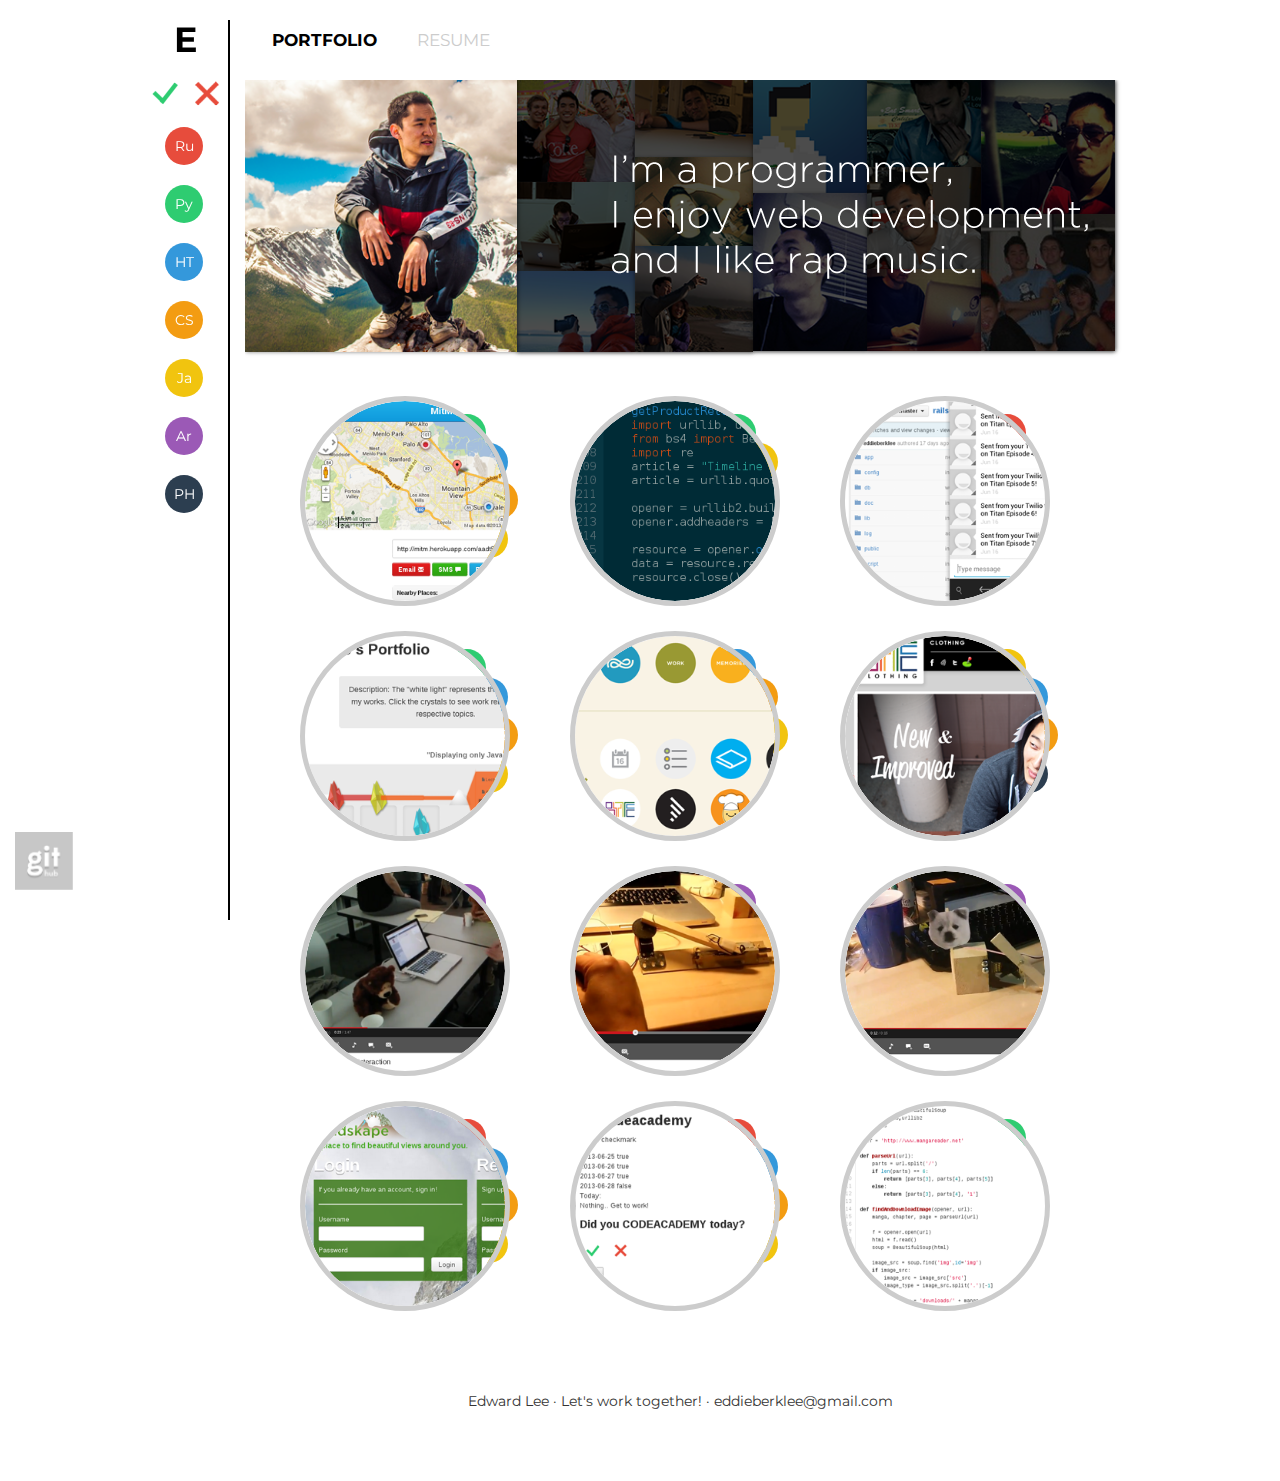
==== commit 561855e7: "perfecting changes" ====
--- a/index.html
+++ b/index.html
@@ -29,7 +29,7 @@
 
           <div class="h20"></div>
 
-          <img id="show-all" src="img/10000/checkmark_medium.png" style="margin-left:9px;"/>
+          <img id="show-all" src="img/10000/checkmark_medium.png" style="margin-left:3px;"/>
           <img id="hide-all" src="img/10000/cross_medium.png" style="margin-left:11px;"/>
 
           <div class="circle-skill-row">
--- a/style.css
+++ b/style.css
@@ -7,6 +7,10 @@
 /* css3-rotation */
 /* text-selection */
 
+.download-icon {
+  text-align: center;
+}
+
 .center-container {
     margin: 0 auto;
     margin-top: 20px;
@@ -39,6 +43,7 @@
   position: fixed;
   width: 90px;
   height: 100%;
+  text-align: center;
   border-right: 2px solid black; }
   #left-column .circle-skill {
     position: relative; }
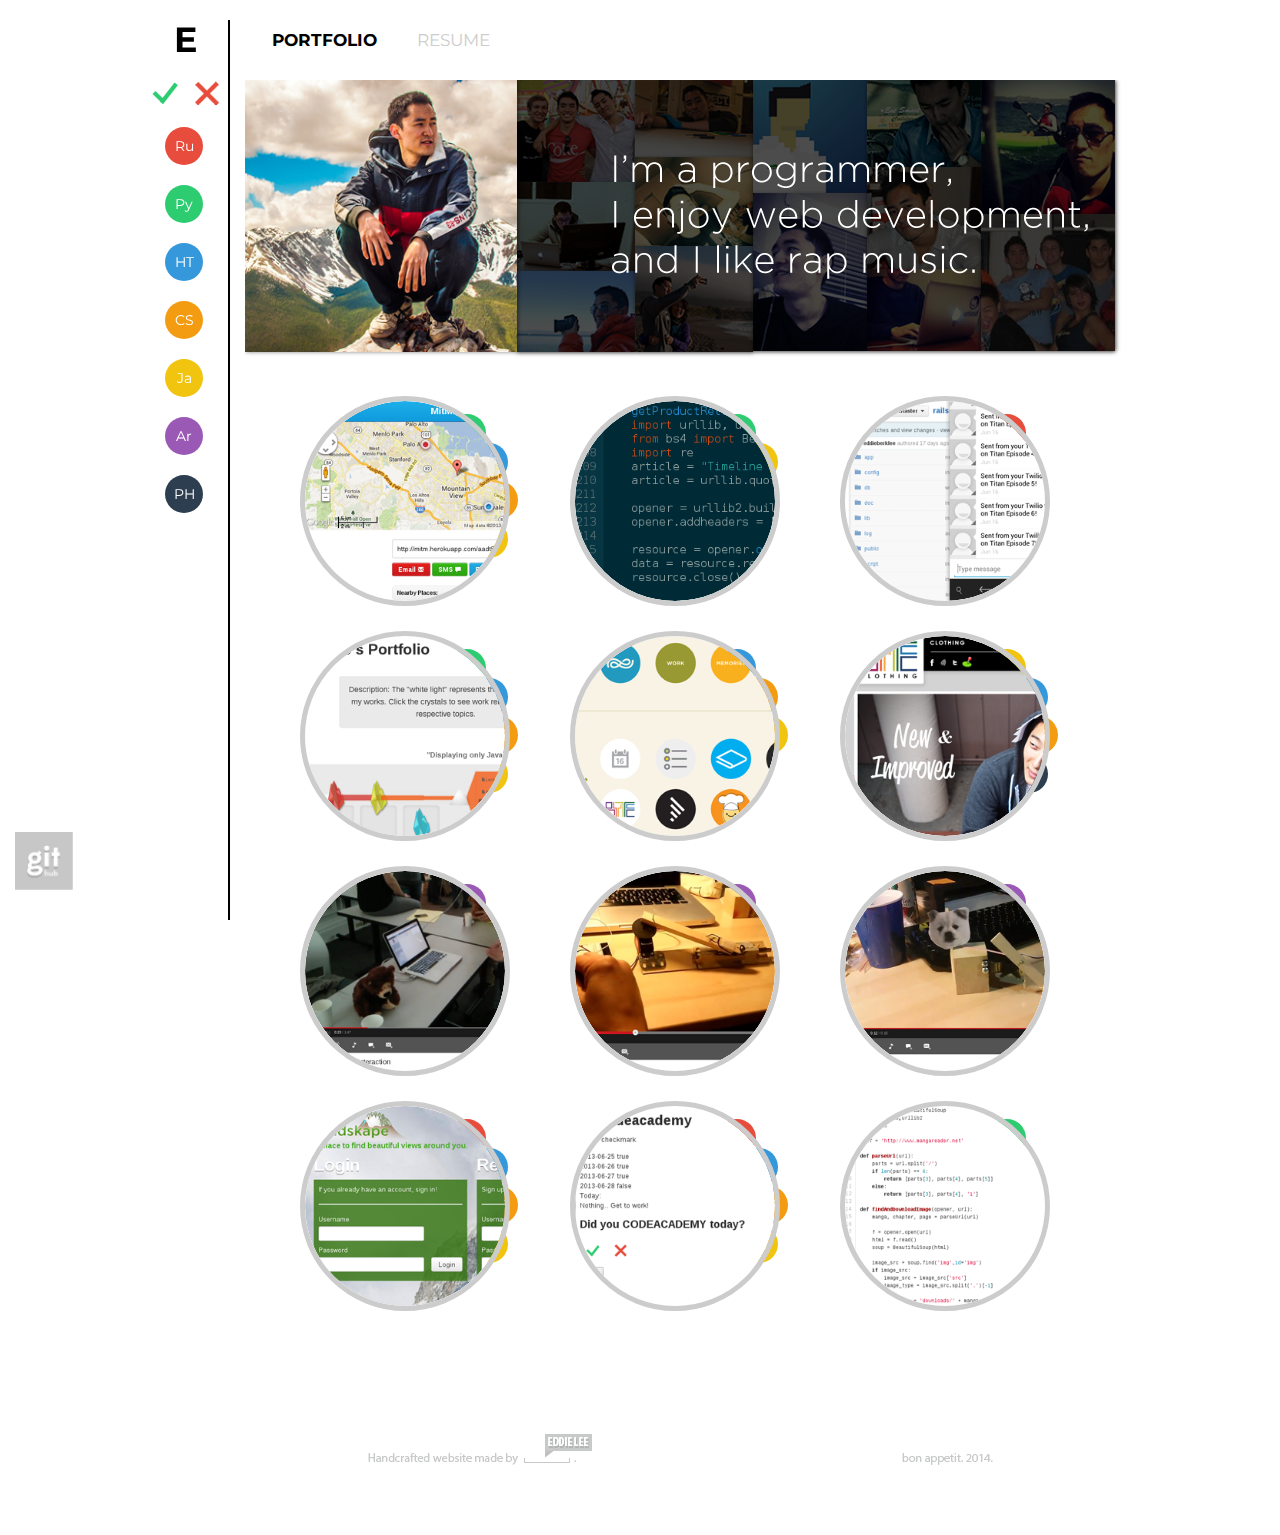
==== commit 700dc244: "new footer image" ====
--- a/index.html
+++ b/index.html
@@ -816,8 +816,9 @@
 
           <div class="h90"></div>
 
+          <div class="h40"></div>
           <footer>
-            Edward Lee &middot; Let's work together! &middot; eddieberklee@gmail.com
+            <img src="img/eddie-lee-footer.png" style="width:631px;margin:0 auto;">
           </footer>
 
           <div class="h70"></div>
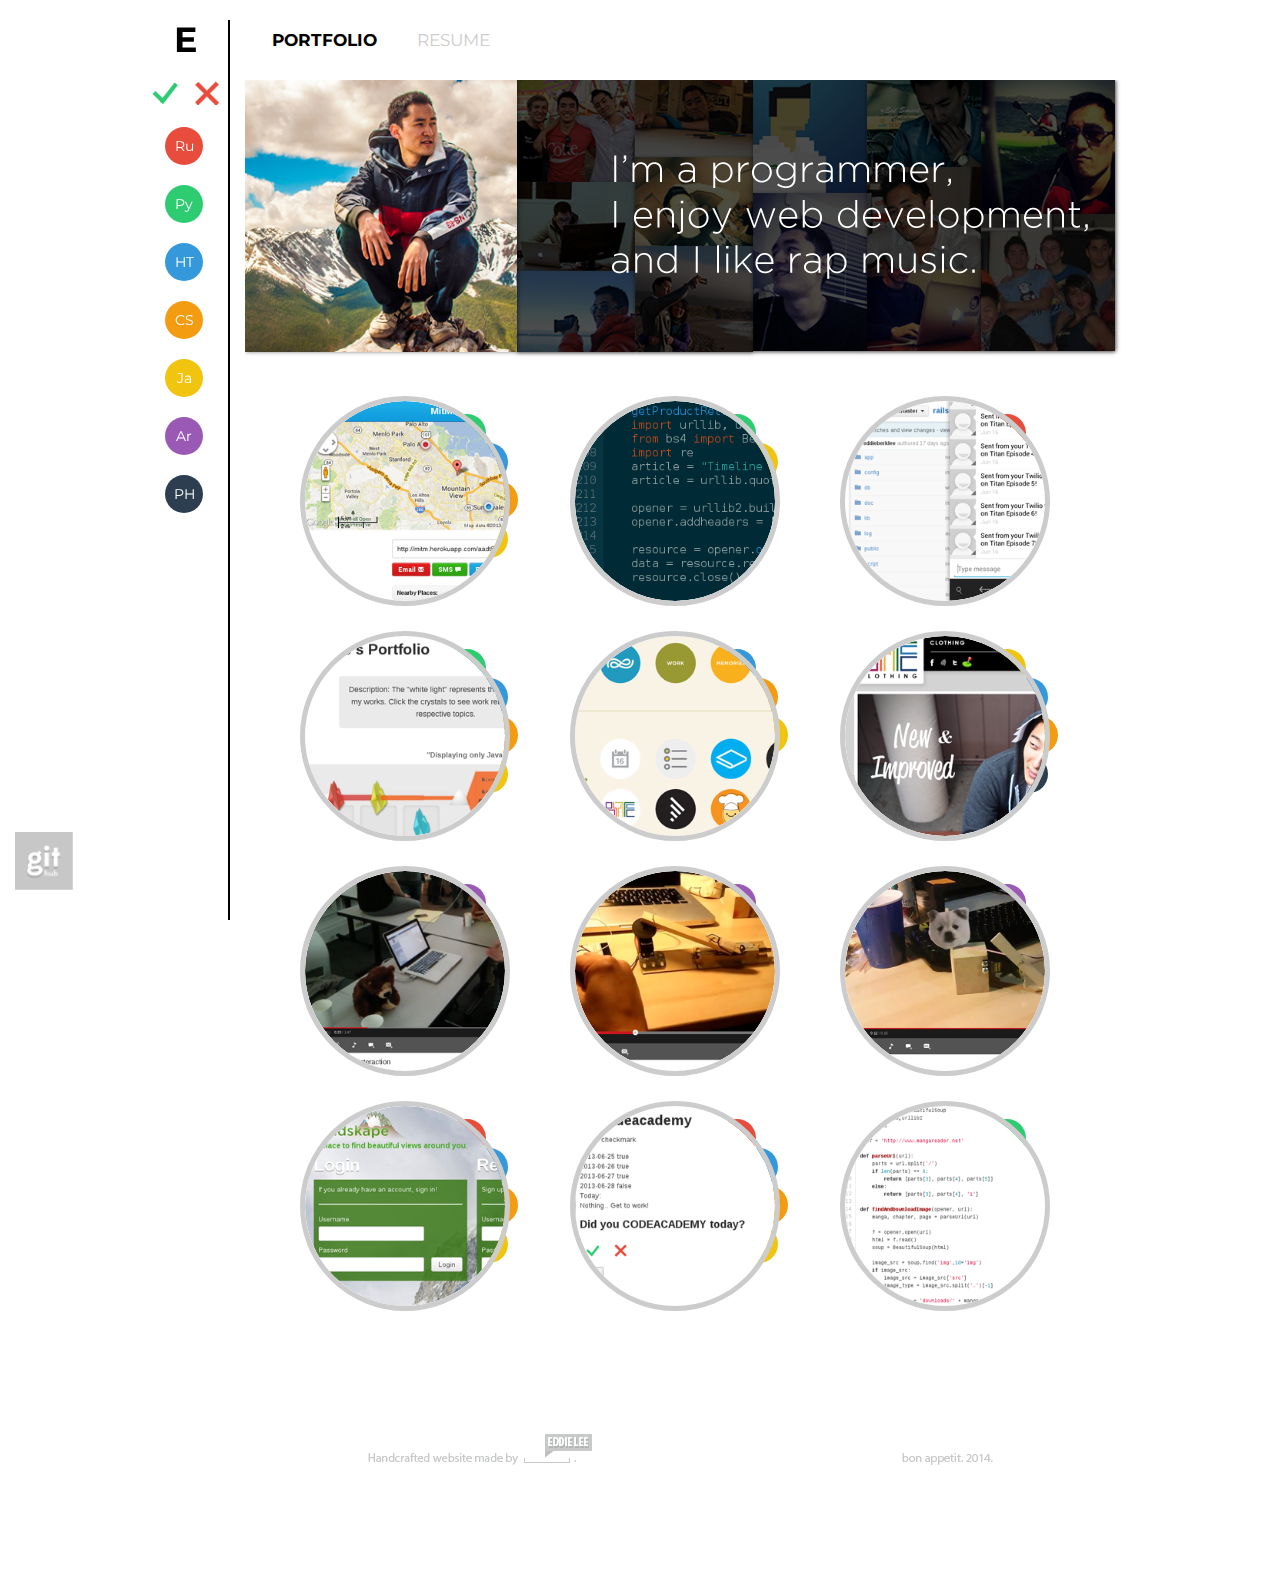
==== commit cb5e81da: "fixed height spacer for footer" ====
--- a/index.html
+++ b/index.html
@@ -821,7 +821,7 @@
             <img src="img/eddie-lee-footer.png" style="width:631px;margin:0 auto;">
           </footer>
 
-          <div class="h70"></div>
+          <div class="h120"></div>
 
         </div>
     </div><!-- /.center-container -->
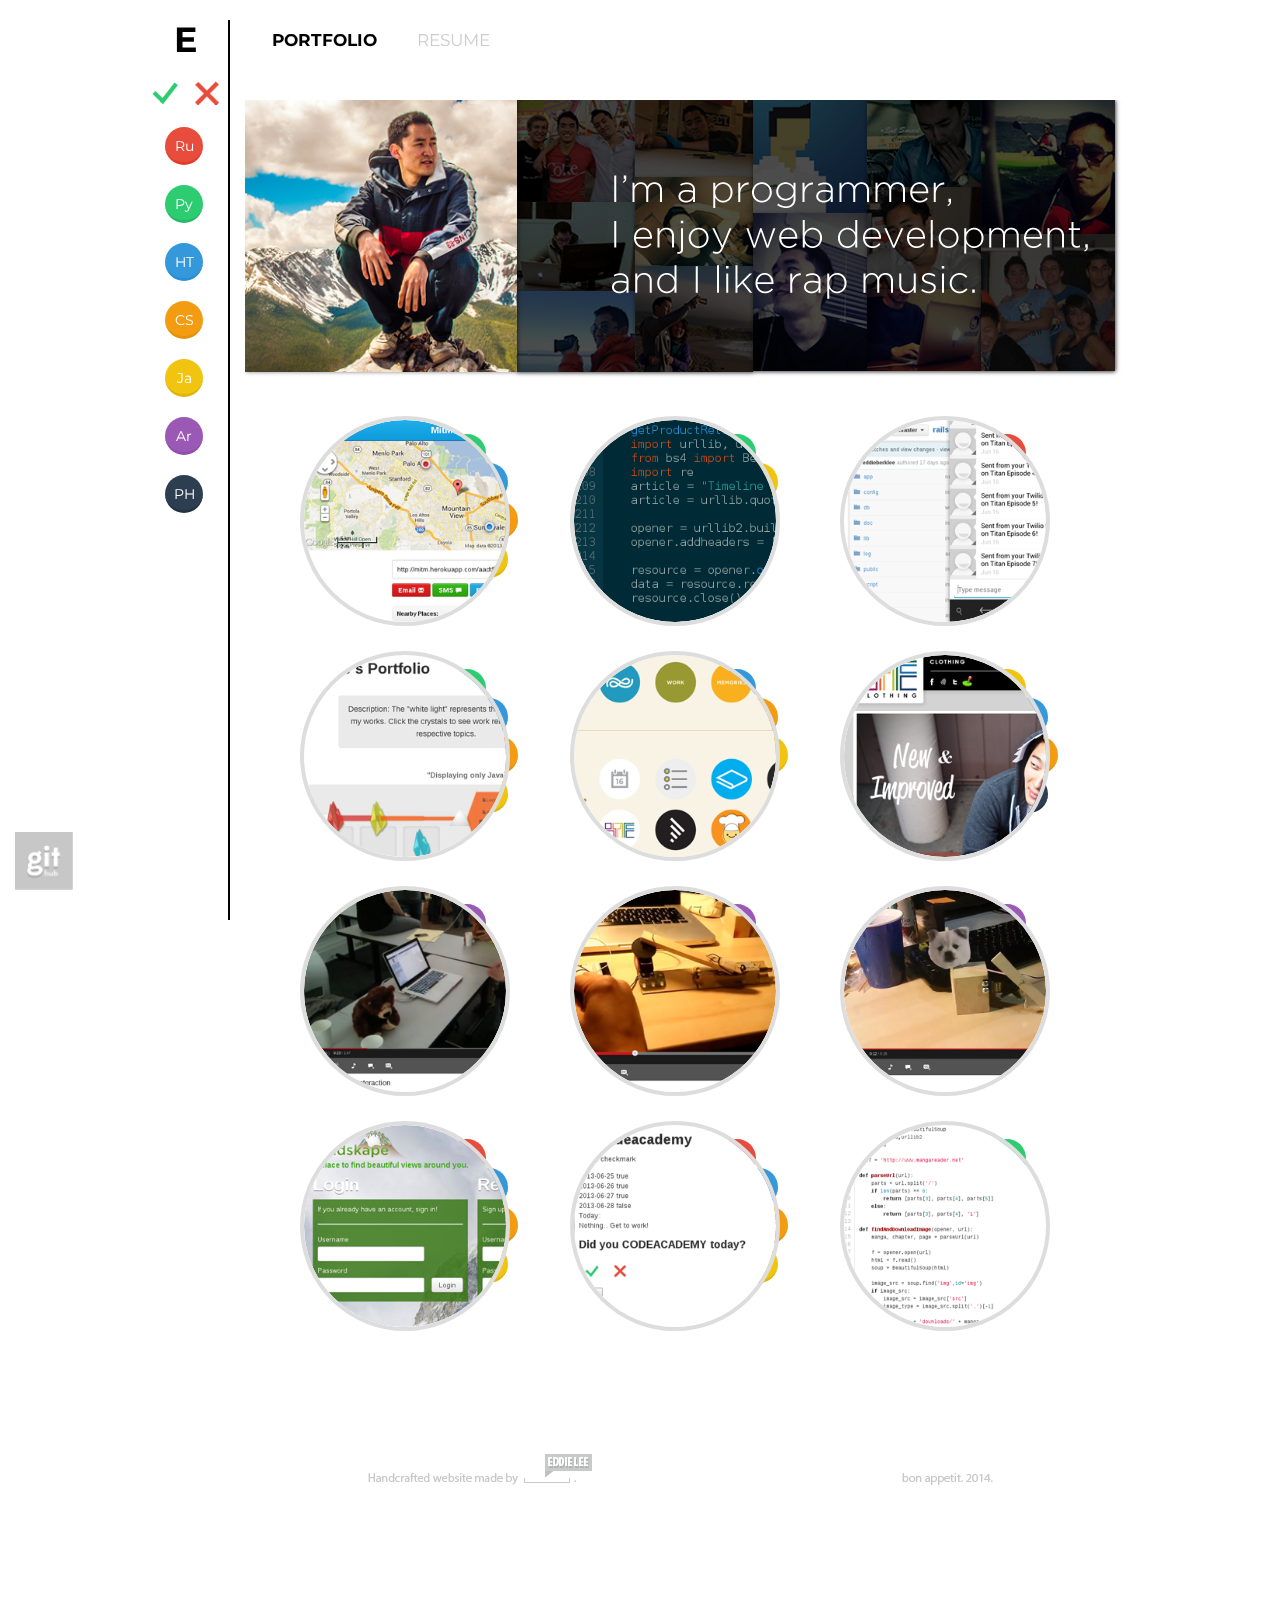
==== commit b2a6bf7a: "many bug fixes, updated style.sass so please use that, not .css" ====
--- a/index.html
+++ b/index.html
@@ -29,56 +29,56 @@
 
           <div class="h20"></div>
 
-          <img id="show-all" src="img/10000/checkmark_medium.png" style="margin-left:3px;"/>
-          <img id="hide-all" src="img/10000/cross_medium.png" style="margin-left:11px;"/>
+          <img id="show-all" src="img/10000/checkmark_medium.png" style="margin-left:3px;" data-toggle="tooltip" data-placement="top" title="Show All" />
+          <img id="hide-all" src="img/10000/cross_medium.png" style="margin-left:11px;" data-toggle="tooltip" data-placement="top" data-html="true" title="<span style='white-space:pre;'>Hide All</span>" />
 
           <div class="circle-skill-row">
             <div class="circle-skill red on">
               Ru
-              <img class="checkmark" src="img/10000/checkmark_medium.png"/>
-              <img class="cross" src="img/10000/cross_medium.png"/>
+              <img class="checkmark" src="img/10000/checkmark_medium.png" data-html="true" data-toggle="tooltip" data-placement="right" title="<span style='white-space:pre;'>Click to Show</span>"/>
+              <img class="cross" src="img/10000/cross_medium.png" data-html="true" data-toggle="tooltip" data-placement="right" title="<span style='white-space:pre;'>Click to Hide</span>"/>
             </div>
           </div>
           <div class="circle-skill-row">
             <div class="circle-skill green on">
               Py
-              <img class="checkmark" src="img/10000/checkmark_medium.png"/>
-              <img class="cross" src="img/10000/cross_medium.png"/>
+              <img class="checkmark" src="img/10000/checkmark_medium.png" data-html="true" data-toggle="tooltip" data-placement="right" title="<span style='white-space:pre;'>Click to Show</span>"/>
+              <img class="cross" src="img/10000/cross_medium.png" data-html="true" data-toggle="tooltip" data-placement="right" title="<span style='white-space:pre;'>Click to Hide</span>"/>
             </div>
           </div>
           <div class="circle-skill-row">
             <div class="circle-skill blue on">
               HT
-              <img class="checkmark" src="img/10000/checkmark_medium.png"/>
-              <img class="cross" src="img/10000/cross_medium.png"/>
+              <img class="checkmark" src="img/10000/checkmark_medium.png" data-html="true" data-toggle="tooltip" data-placement="right" title="<span style='white-space:pre;'>Click to Show</span>"/>
+              <img class="cross" src="img/10000/cross_medium.png" data-html="true" data-toggle="tooltip" data-placement="right" title="<span style='white-space:pre;'>Click to Hide</span>"/>
             </div>
           </div>
           <div class="circle-skill-row">
             <div class="circle-skill orange on">
               CS
-              <img class="checkmark" src="img/10000/checkmark_medium.png"/>
-              <img class="cross" src="img/10000/cross_medium.png"/>
+              <img class="checkmark" src="img/10000/checkmark_medium.png" data-html="true" data-toggle="tooltip" data-placement="right" title="<span style='white-space:pre;'>Click to Show</span>"/>
+              <img class="cross" src="img/10000/cross_medium.png" data-html="true" data-toggle="tooltip" data-placement="right" title="<span style='white-space:pre;'>Click to Hide</span>"/>
             </div>
           </div>
           <div class="circle-skill-row">
             <div class="circle-skill yellow on">
               Ja
-              <img class="checkmark" src="img/10000/checkmark_medium.png"/>
-              <img class="cross" src="img/10000/cross_medium.png"/>
+              <img class="checkmark" src="img/10000/checkmark_medium.png" data-html="true" data-toggle="tooltip" data-placement="right" title="<span style='white-space:pre;'>Click to Show</span>"/>
+              <img class="cross" src="img/10000/cross_medium.png" data-html="true" data-toggle="tooltip" data-placement="right" title="<span style='white-space:pre;'>Click to Hide</span>"/>
             </div>
           </div>
           <div class="circle-skill-row">
             <div class="circle-skill purple on">
               Ar
-              <img class="checkmark" src="img/10000/checkmark_medium.png"/>
-              <img class="cross" src="img/10000/cross_medium.png"/>
+              <img class="checkmark" src="img/10000/checkmark_medium.png" data-html="true" data-toggle="tooltip" data-placement="right" title="<span style='white-space:pre;'>Click to Show</span>"/>
+              <img class="cross" src="img/10000/cross_medium.png" data-html="true" data-toggle="tooltip" data-placement="right" title="<span style='white-space:pre;'>Click to Hide</span>"/>
             </div>
           </div>
           <div class="circle-skill-row">
             <div class="circle-skill midnight on">
               PH
-              <img class="checkmark" src="img/10000/checkmark_medium.png"/>
-              <img class="cross" src="img/10000/cross_medium.png"/>
+              <img class="checkmark" src="img/10000/checkmark_medium.png" data-html="true" data-toggle="tooltip" data-placement="right" title="<span style='white-space:pre;'>Click to Show</span>"/>
+              <img class="cross" src="img/10000/cross_medium.png" data-html="true" data-toggle="tooltip" data-placement="right" title="<span style='white-space:pre;'>Click to Hide</span>"/>
             </div>
           </div>
 
@@ -119,8 +119,7 @@
           </div><!-- /#top-bar-bg -->
 
 
-          <div style="height:20px;"></div>
-
+          <div style="height:40px;"></div>
 
           <div id='montage' style='margin-left:15px;'>
             <img class='main' src='img/montage/main_red.png'>
@@ -292,13 +291,13 @@
           <div class="screenshot-blackout">
             <div class="screenshot-container">
               <div class="screenshot-1">
-                <img src="img/screenshots/meet-middle/screenshot-1.png" style="margin-top:40px;">
-              </div>
-              <div class="screenshot-2">
-                <img src="img/screenshots/meet-middle/screenshot-2.png" style="width:61%;margin-top:70px;">
-              </div>
-              <div class="screenshot-3">
-                <img src="img/screenshots/meet-middle/screenshot-3.png" style="margin-top:-130px;">
+                <!-- <img src="img/screenshots/meet-middle/screenshot-1.png" style="margin-top:40px;"> -->
+              </div>
+              <div class="screenshot-2">
+                <!-- <img src="img/screenshots/meet-middle/screenshot-2.png" style="width:61%;margin-top:70px;"> -->
+              </div>
+              <div class="screenshot-3">
+                <!-- <img src="img/screenshots/meet-middle/screenshot-3.png" style="margin-top:-130px;"> -->
               </div>
               <a class="screenshot-description" href="http://mitm.herokuapp.com">
                 <p style="position:absolute;top:40px;left:250px;">
@@ -352,13 +351,13 @@
           <div class="screenshot-blackout">
             <div class="screenshot-container">
               <div class="screenshot-1">
-                <img src="img/screenshots/info-stocks/screenshot-1.png" style="max-width:180%;margin-top:40px;">
-              </div>
-              <div class="screenshot-2">
-                <img src="img/screenshots/info-stocks/screenshot-2.png" style="max-width:180%;margin-top:70px;">
-              </div>
-              <div class="screenshot-3">
-                <img src="img/screenshots/info-stocks/screenshot-3.png" style="width:120%;max-width:120%;margin-left:-60px;margin-top:-20px;">
+                <!-- <img src="img/screenshots/info-stocks/screenshot-1.png" style="max-width:180%;margin-top:40px;"> -->
+              </div>
+              <div class="screenshot-2">
+                <!-- <img src="img/screenshots/info-stocks/screenshot-2.png" style="max-width:180%;margin-top:70px;"> -->
+              </div>
+              <div class="screenshot-3">
+                <!-- <img src="img/screenshots/info-stocks/screenshot-3.png" style="width:120%;max-width:120%;margin-left:-60px;margin-top:-20px;"> -->
               </div>
             </div>
           </div>
@@ -391,13 +390,13 @@
           <div class="screenshot-blackout">
             <div class="screenshot-container">
               <div class="screenshot-1">
-                <img src="img/screenshots/aot-notifier/screenshot-1.png" style="max-width:180%;margin-top:40px;">
-              </div>
-              <div class="screenshot-2">
-                <img src="img/screenshots/aot-notifier/screenshot-2.png" style="width:110%;margin-top:-10px;">
-              </div>
-              <div class="screenshot-3">
-                <img src="img/screenshots/aot-notifier/screenshot-3.png" style="margin-top:-142px;width:222%;max-width:1000%;margin-left:-147px;">
+                <!-- <img src="img/screenshots/aot-notifier/screenshot-1.png" style="max-width:180%;margin-top:40px;"> -->
+              </div>
+              <div class="screenshot-2">
+                <!-- <img src="img/screenshots/aot-notifier/screenshot-2.png" style="width:110%;margin-top:-10px;"> -->
+              </div>
+              <div class="screenshot-3">
+                <!-- <img src="img/screenshots/aot-notifier/screenshot-3.png" style="margin-top:-142px;width:222%;max-width:1000%;margin-left:-147px;"> -->
               </div>
             </div>
           </div>
@@ -430,13 +429,13 @@
           <div class="screenshot-blackout">
             <div class="screenshot-container">
               <div class="screenshot-1">
-                <img src="img/screenshots/prizm-portfo/screenshot-1.png" style="margin-top:40px;">
-              </div>
-              <div class="screenshot-2">
-                <img src="img/screenshots/prizm-portfo/screenshot-2.png" style="width:61%;margin-top:70px;">
-              </div>
-              <div class="screenshot-3">
-                <img src="img/screenshots/prizm-portfo/screenshot-3.png" style="margin-top:-130px;">
+                <!-- <img src="img/screenshots/prizm-portfo/screenshot-1.png" style="margin-top:40px;"> -->
+              </div>
+              <div class="screenshot-2">
+                <!-- <img src="img/screenshots/prizm-portfo/screenshot-2.png" style="width:61%;margin-top:70px;"> -->
+              </div>
+              <div class="screenshot-3">
+                <!-- <img src="img/screenshots/prizm-portfo/screenshot-3.png" style="margin-top:-130px;"> -->
               </div>
             </div>
           </div>
@@ -478,13 +477,13 @@
           <div class="screenshot-blackout">
             <div class="screenshot-container">
               <div class="screenshot-1">
-                <img src="img/screenshots/wooklee/screenshot-1.png" style="margin-top:40px;">
-              </div>
-              <div class="screenshot-2">
-                <img src="img/screenshots/wooklee/screenshot-2.png" style="width:61%;margin-top:70px;">
-              </div>
-              <div class="screenshot-3">
-                <img src="img/screenshots/wooklee/screenshot-3.png" style="margin-top:-130px;">
+                <!-- <img src="img/screenshots/wooklee/screenshot-1.png" style="margin-top:40px;"> -->
+              </div>
+              <div class="screenshot-2">
+                <!-- <img src="img/screenshots/wooklee/screenshot-2.png" style="width:61%;margin-top:70px;"> -->
+              </div>
+              <div class="screenshot-3">
+                <!-- <img src="img/screenshots/wooklee/screenshot-3.png" style="margin-top:-130px;"> -->
               </div>
             </div>
           </div>
@@ -522,13 +521,13 @@
           <div class="screenshot-blackout">
             <div class="screenshot-container">
               <div class="screenshot-1">
-                <img src="img/screenshots/byteclothing/screenshot-1.png" style="margin-top:40px;">
-              </div>
-              <div class="screenshot-2">
-                <img src="img/screenshots/byteclothing/screenshot-2.png" style="width:61%;margin-top:70px;">
-              </div>
-              <div class="screenshot-3">
-                <img src="img/screenshots/byteclothing/screenshot-3.png" style="margin-top:-130px;">
+                <!-- <img src="img/screenshots/byteclothing/screenshot-1.png" style="margin-top:40px;"> -->
+              </div>
+              <div class="screenshot-2">
+                <!-- <img src="img/screenshots/byteclothing/screenshot-2.png" style="width:61%;margin-top:70px;"> -->
+              </div>
+              <div class="screenshot-3">
+                <!-- <img src="img/screenshots/byteclothing/screenshot-3.png" style="margin-top:-130px;"> -->
               </div>
             </div>
           </div>
@@ -573,13 +572,13 @@
           <div class="screenshot-blackout">
             <div class="screenshot-container">
               <div class="screenshot-1">
-                <img src="img/screenshots/tele-bears/screenshot-1.png" style="margin-top:40px;">
-              </div>
-              <div class="screenshot-2">
-                <img src="img/screenshots/tele-bears/screenshot-2.png" style="width:61%;margin-top:70px;">
-              </div>
-              <div class="screenshot-3">
-                <img src="img/screenshots/tele-bears/screenshot-3.png" style="margin-top:-130px;">
+                <!-- <img src="img/screenshots/tele-bears/screenshot-1.png" style="margin-top:40px;"> -->
+              </div>
+              <div class="screenshot-2">
+                <!-- <img src="img/screenshots/tele-bears/screenshot-2.png" style="width:61%;margin-top:70px;"> -->
+              </div>
+              <div class="screenshot-3">
+                <!-- <img src="img/screenshots/tele-bears/screenshot-3.png" style="margin-top:-130px;"> -->
               </div>
             </div>
           </div>
@@ -609,13 +608,13 @@
           <div class="screenshot-blackout">
             <div class="screenshot-container">
               <div class="screenshot-1">
-                <img src="img/screenshots/auto-doorlock/screenshot-1.png" style="margin-top:40px;">
-              </div>
-              <div class="screenshot-2">
-                <img src="img/screenshots/auto-doorlock/screenshot-2.png" style="width:61%;margin-top:70px;">
-              </div>
-              <div class="screenshot-3">
-                <img src="img/screenshots/auto-doorlock/screenshot-3.png" style="margin-top:-130px;">
+                <!-- <img src="img/screenshots/auto-doorlock/screenshot-1.png" style="margin-top:40px;"> -->
+              </div>
+              <div class="screenshot-2">
+                <!-- <img src="img/screenshots/auto-doorlock/screenshot-2.png" style="width:61%;margin-top:70px;"> -->
+              </div>
+              <div class="screenshot-3">
+                <!-- <img src="img/screenshots/auto-doorlock/screenshot-3.png" style="margin-top:-130px;"> -->
               </div>
             </div>
           </div>
@@ -645,13 +644,13 @@
           <div class="screenshot-blackout">
             <div class="screenshot-container">
               <div class="screenshot-1">
-                <img src="img/screenshots/crawling-dog/screenshot-1.png" style="margin-top:40px;">
-              </div>
-              <div class="screenshot-2">
-                <img src="img/screenshots/crawling-dog/screenshot-2.png" style="width:61%;margin-top:70px;">
-              </div>
-              <div class="screenshot-3">
-                <img src="img/screenshots/crawling-dog/screenshot-3.png" style="margin-top:-130px;">
+                <!-- <img src="img/screenshots/crawling-dog/screenshot-1.png" style="margin-top:40px;"> -->
+              </div>
+              <div class="screenshot-2">
+                <!-- <img src="img/screenshots/crawling-dog/screenshot-2.png" style="width:61%;margin-top:70px;"> -->
+              </div>
+              <div class="screenshot-3">
+                <!-- <img src="img/screenshots/crawling-dog/screenshot-3.png" style="margin-top:-130px;"> -->
               </div>
             </div>
           </div>
@@ -684,13 +683,13 @@
           <div class="screenshot-blackout">
             <div class="screenshot-container">
               <div class="screenshot-1">
-                <img src="img/screenshots/landskape/screenshot-1.png" style="margin-top:40px;">
-              </div>
-              <div class="screenshot-2">
-                <img src="img/screenshots/landskape/screenshot-2.png" style="width:61%;margin-top:70px;">
-              </div>
-              <div class="screenshot-3">
-                <img src="img/screenshots/landskape/screenshot-3.png" style="margin-top:-130px;">
+                <!-- <img src="img/screenshots/landskape/screenshot-1.png" style="margin-top:40px;"> -->
+              </div>
+              <div class="screenshot-2">
+                <!-- <img src="img/screenshots/landskape/screenshot-2.png" style="width:61%;margin-top:70px;"> -->
+              </div>
+              <div class="screenshot-3">
+                <!-- <img src="img/screenshots/landskape/screenshot-3.png" style="margin-top:-130px;"> -->
               </div>
             </div>
           </div>
@@ -732,13 +731,13 @@
           <div class="screenshot-blackout">
             <div class="screenshot-container">
               <div class="screenshot-1">
-                <img src="img/screenshots/meet-middle/screenshot-1.png" style="margin-top:40px;">
-              </div>
-              <div class="screenshot-2">
-                <img src="img/screenshots/meet-middle/screenshot-2.png" style="width:61%;margin-top:70px;">
-              </div>
-              <div class="screenshot-3">
-                <img src="img/screenshots/meet-middle/screenshot-3.png" style="margin-top:-130px;">
+                <!-- <img src="img/screenshots/meet-middle/screenshot-1.png" style="margin-top:40px;"> -->
+              </div>
+              <div class="screenshot-2">
+                <!-- <img src="img/screenshots/meet-middle/screenshot-2.png" style="width:61%;margin-top:70px;"> -->
+              </div>
+              <div class="screenshot-3">
+                <!-- <img src="img/screenshots/meet-middle/screenshot-3.png" style="margin-top:-130px;"> -->
               </div>
             </div>
           </div>
@@ -779,13 +778,13 @@
           <div class="screenshot-blackout">
             <div class="screenshot-container">
               <div class="screenshot-1">
-                <img src="img/screenshots/manga-dl/screenshot-1.png" style="margin-top:40px;">
-              </div>
-              <div class="screenshot-2">
-                <img src="img/screenshots/manga-dl/screenshot-2.png" style="width:61%;margin-top:70px;">
-              </div>
-              <div class="screenshot-3">
-                <img src="img/screenshots/manga-dl/screenshot-3.png" style="margin-top:-130px;">
+                <!-- <img src="img/screenshots/manga-dl/screenshot-1.png" style="margin-top:40px;"> -->
+              </div>
+              <div class="screenshot-2">
+                <!-- <img src="img/screenshots/manga-dl/screenshot-2.png" style="width:61%;margin-top:70px;"> -->
+              </div>
+              <div class="screenshot-3">
+                <!-- <img src="img/screenshots/manga-dl/screenshot-3.png" style="margin-top:-130px;"> -->
               </div>
             </div>
           </div>
@@ -831,5 +830,7 @@
     <script src="jquery-1.8.2.min.js"></script>
     <script src="script.js"></script>
     <script src="montage.js"></script>
+    <script src="bootstrap/js/bootstrap.min.js"></script>
+    <script src="tooltip.js"></script>
   </body>
 </html>
--- a/style.css
+++ b/style.css
@@ -6,16 +6,17 @@
 /* css3-transition */
 /* css3-rotation */
 /* text-selection */
-
 .download-icon {
-  text-align: center;
-}
+  border-radius: 25px;
+  width: 50px;
+  overflow: hidden;
+  display: block;
+  margin-left: 20px; }
 
 .center-container {
-    margin: 0 auto;
-    margin-top: 20px;
-    width: 1000px;
-}
+  width: 1000px;
+  margin: 0 auto;
+  margin-top: 20px; }
 
 .clear {
   clear: both; }
@@ -31,15 +32,17 @@
   line-height: 40px;
   text-align: center;
   font-size: 2.5em;
-  color: black;
-  font-weight: 700; }
-#logo-box:hover {
-  text-decoration: none; }
+  font-weight: 700;
+  color: black; }
+  #logo-box:hover {
+    text-decoration: none; }
+
 footer {
   font-family: "Montserrat", sans-serif;
   text-align: center; }
 
 #left-column {
+  font-family: "Montserrat", sans-serif;
   position: fixed;
   width: 90px;
   height: 100%;
@@ -63,44 +66,47 @@
   left: 15px;
   bottom: 10px; }
 
+#container {
+  width: 900px;
+  margin-left: 90px; }
+
+#top-bar-bg {
+  height: 40px;
+  /* background-color: black */
+  border-left: 2px solid white; }
+
 #top-bar a {
   color: white;
   text-decoration: none; }
-
-#container {
-  width: 900px;
-  margin-left: 90px; }
-
-#top-bar-bg {
-  height: 40px;
-  /*background-color: black;*/
-  border-left: 2px solid white; }
+  #top-bar a:hover {
+    position: relative;
+    top: -1px; }
 
 #top-bar {
+  position: fixed;
+  top: 0;
+  background-color: rgba(255, 255, 255, 0.9);
+  z-index: 99;
   width: 980px;
   margin: 0 auto;
-  height: 40px;
-  line-height: 40px;
+  height: 80px;
+  line-height: 80px;
   color: white;
   font-family: "Montserrat", sans-serif;
   font-size: 1.2em;
   text-transform: uppercase; }
+  #top-bar div a {
+    color: #cccccc; }
   #top-bar .menu-item {
     height: 30px;
     float: left;
     margin-left: 40px; }
-  .menu-item:hover {
-    border-bottom: 1px solid #000; }
-  #top-bar div a {
-    color: #ccc;
-  }
   #top-bar .menu-selected a {
-    color: #000;
-    font-weight: bold;
-    /*border-bottom: 1px solid #ccc;*/ }
+    color: black;
+    font-weight: bold; }
 
 .portfolio-wrapper {
-  width:  200px;
+  width: 200px;
   height: 200px;
   line-height: 200px;
   position: relative;
@@ -112,14 +118,14 @@
     text-decoration: none; }
 
 .portfolio-item {
-  width:  210px;
+  width: 210px;
   height: 210px;
-  border-radius: 130px;
-  border: 5px solid #cccccc;
+  border-radius: 105px;
+  border: 4px solid #dddddd;
   position: relative;
   overflow: hidden; }
-  .portfolio-wrapper:hover h2 {
-    top: 85px; }
+  .portfolio-item:hover h2 {
+    top: 80px; }
   .portfolio-item h2 {
     font-family: "Montserrat", sans-serif;
     font-size: 1.7em;
@@ -135,7 +141,7 @@
     -webkit-transition: all 0.3s;
     transition: all 0.3s;
     opacity: 0;
-    top: 100px; }
+    top: 85px; }
   .portfolio-item .blackout {
     width: 100%;
     height: 100%;
@@ -150,7 +156,7 @@
     transition: all 0.3s;
     opacity: 0;
     /* hack for chrome not doing its job with overflow:hidden; */
-    border-radius: 125px; }
+    border-radius: 100px; }
 
 .portfolio-pic {
   width: 100%;
@@ -160,23 +166,12 @@
   left: 0;
   z-index: -1;
   /* hack for chrome not doing its job with overflow:hidden; */
-  border-radius: 125px; }
-
-.hanging-string {
-  position: absolute;
-  top: -40px;
-  left: 92px;
-  -webkit-touch-callout: none;
-  -webkit-user-select: none;
-  -khtml-user-select: none;
-  -moz-user-select: none;
-  -ms-user-select: none;
-  user-select: none; }
+  border-radius: 100px; }
 
 .container-row {
   width: 980px;
   margin: 0 auto;
-  height: 305px;
+  height: 215px;
   margin-bottom: 40px; }
 
 #show-all, #hide-all {
@@ -198,13 +193,21 @@
   -khtml-user-select: none;
   -moz-user-select: none;
   -ms-user-select: none;
-  user-select: none; }
+  user-select: none;
+  cursor: pointer;
+  -o-transition: width 0.3s;
+  -ms-transition: width 0.3s;
+  -moz-transition: width 0.3s;
+  -webkit-transition: width 0.3s;
+  transition: width 0.3s; }
+  .circle-skill:hover {
+    position: relative;
+    top: -1px; }
 
 /* SKILLS SECTION */
 .skills .circle-skill {
   margin: 0;
   position: absolute;
-  cursor: pointer;
   z-index: -1; }
 
 .skills [class^="skills-"] {
@@ -261,25 +264,33 @@
   left: 233px; }
 
 .red {
-  background-color: #e74c3c; }
+  background-color: #e74c3c;
+  border-bottom: 3px solid #e53b2a; }
 
 .yellow {
-  background-color: #f1c40f; }
+  background-color: #f1c40f;
+  border-bottom: 3px solid #dfb50d; }
 
 .orange {
-  background-color: #f39c12; }
+  background-color: #f39c12;
+  border-bottom: 3px solid #e5910c; }
 
 .green {
-  background-color: #2ecc71; }
+  background-color: #2ecc71;
+  border-bottom: 3px solid #2abb68; }
 
 .blue {
-  background-color: #3498db; }
+  background-color: #3498db;
+  border-bottom: 3px solid #268fd5; }
 
 .purple {
-  background-color: #9b59b6; }
+  background-color: #9b59b6;
+  border-bottom: 3px solid #924dae; }
 
 .midnight {
-  background-color: #2c3e50; }
+  background-color: #2c3e50;
+  border-bottom: 3px solid #253443; }
 
 .grey {
-  background-color: #b4b9bd; }
+  background-color: #b4b9bd;
+  border-bottom: 3px solid #a9afb3; }
--- a/montage.css
+++ b/montage.css
@@ -3,7 +3,12 @@
   height: 100%;
   opacity: 0.7;
   background-color: black;
-  position: absolute; }
+  position: absolute;
+  -o-transition: all 0.2s;
+  -ms-transition: all 0.2s;
+  -moz-transition: all 0.2s;
+  -webkit-transition: all 0.2s;
+  transition: all 0.2s; }
 
 div#montage {
   width: 900px;
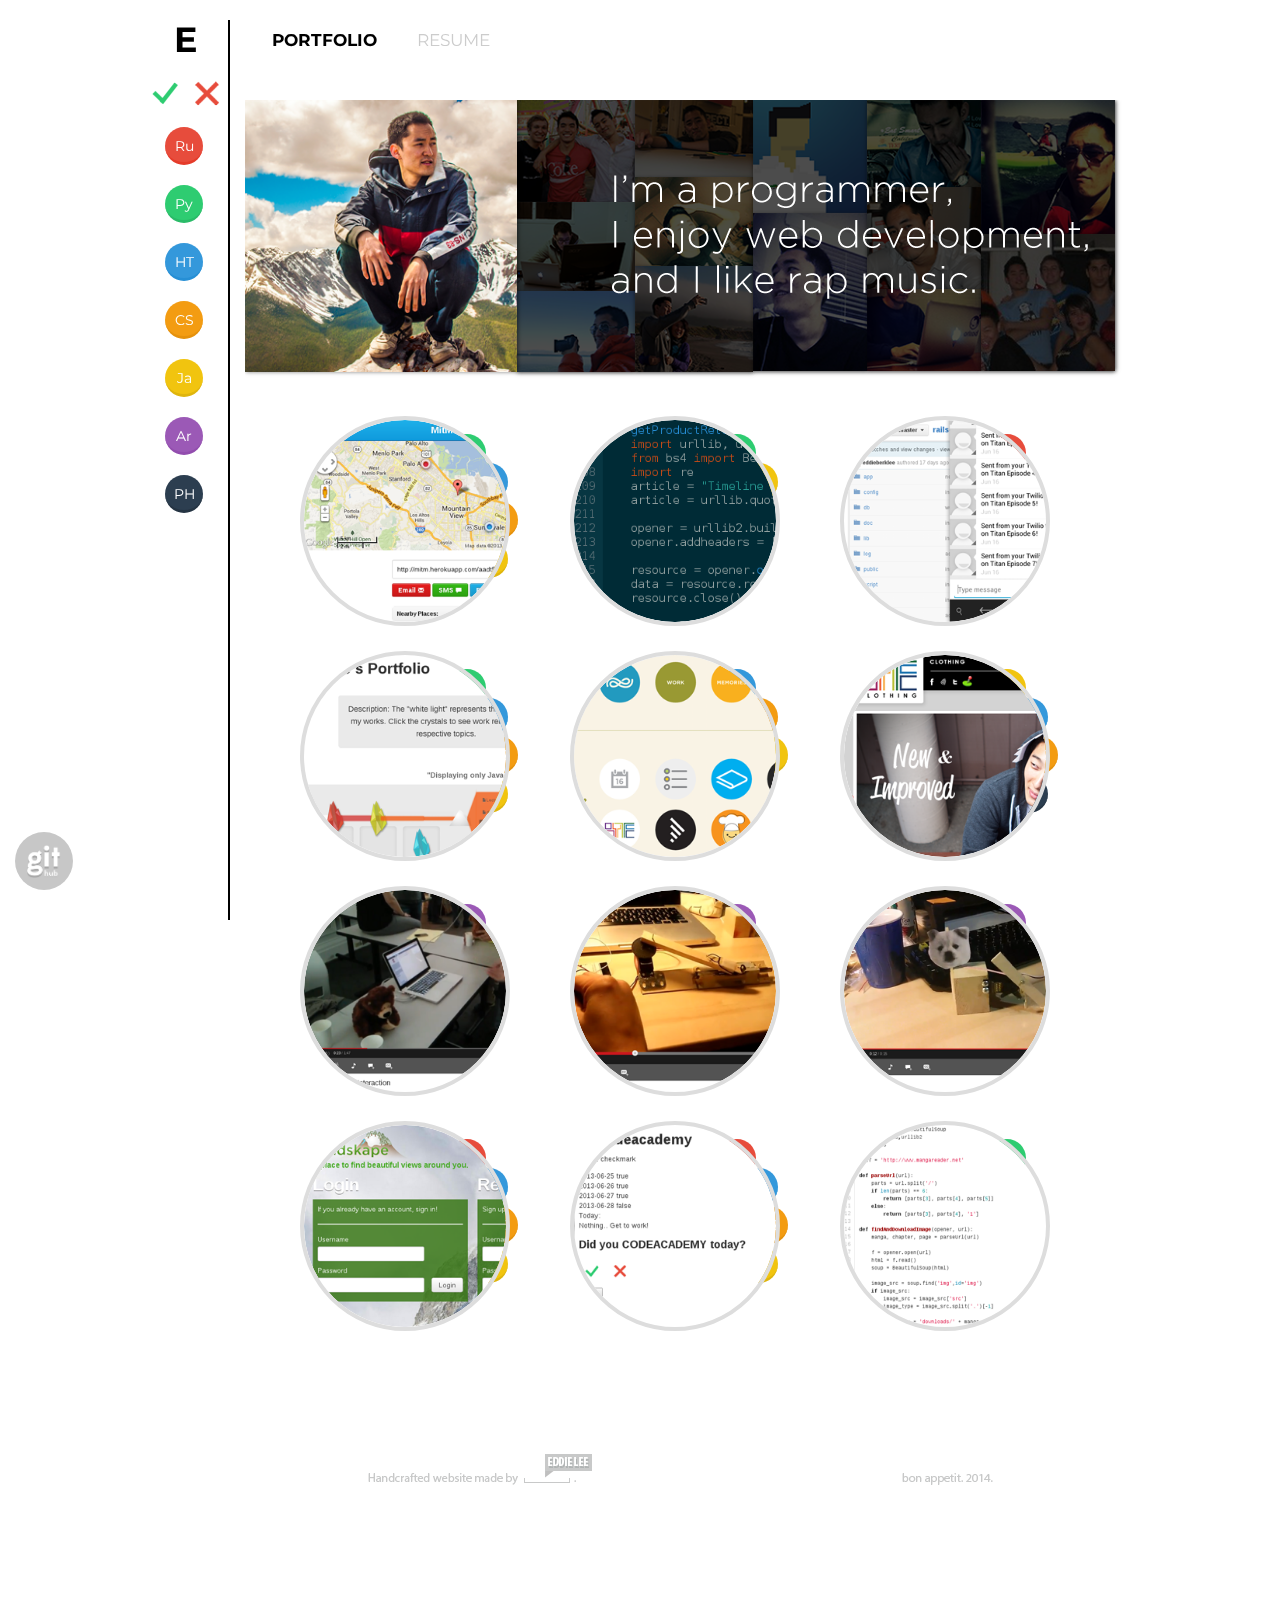
==== commit d6372775: "make github icon round" ====
--- a/index.html
+++ b/index.html
@@ -99,7 +99,7 @@
           <p style="display:none;">PHP</p>
           -->
 
-          <a href="https://github.com/eddieberklee"><img id="github" src="img/github.png"/></a>
+          <a href="https://github.com/eddieberklee"><img id="github" src="img/github.png" style="border-radius:29px"/></a>
 
         </div><!-- /#left-column -->
 
--- a/style.css
+++ b/style.css
@@ -46,6 +46,7 @@
   position: fixed;
   width: 90px;
   height: 100%;
+  z-index: 8;
   text-align: center;
   border-right: 2px solid black; }
   #left-column .circle-skill {
--- a/montage.css
+++ b/montage.css
@@ -15,6 +15,7 @@
   height: 281px;
   margin: 0 auto;
   position: relative;
+  
   overflow: hidden; }
   div#montage .main {
     position: relative;
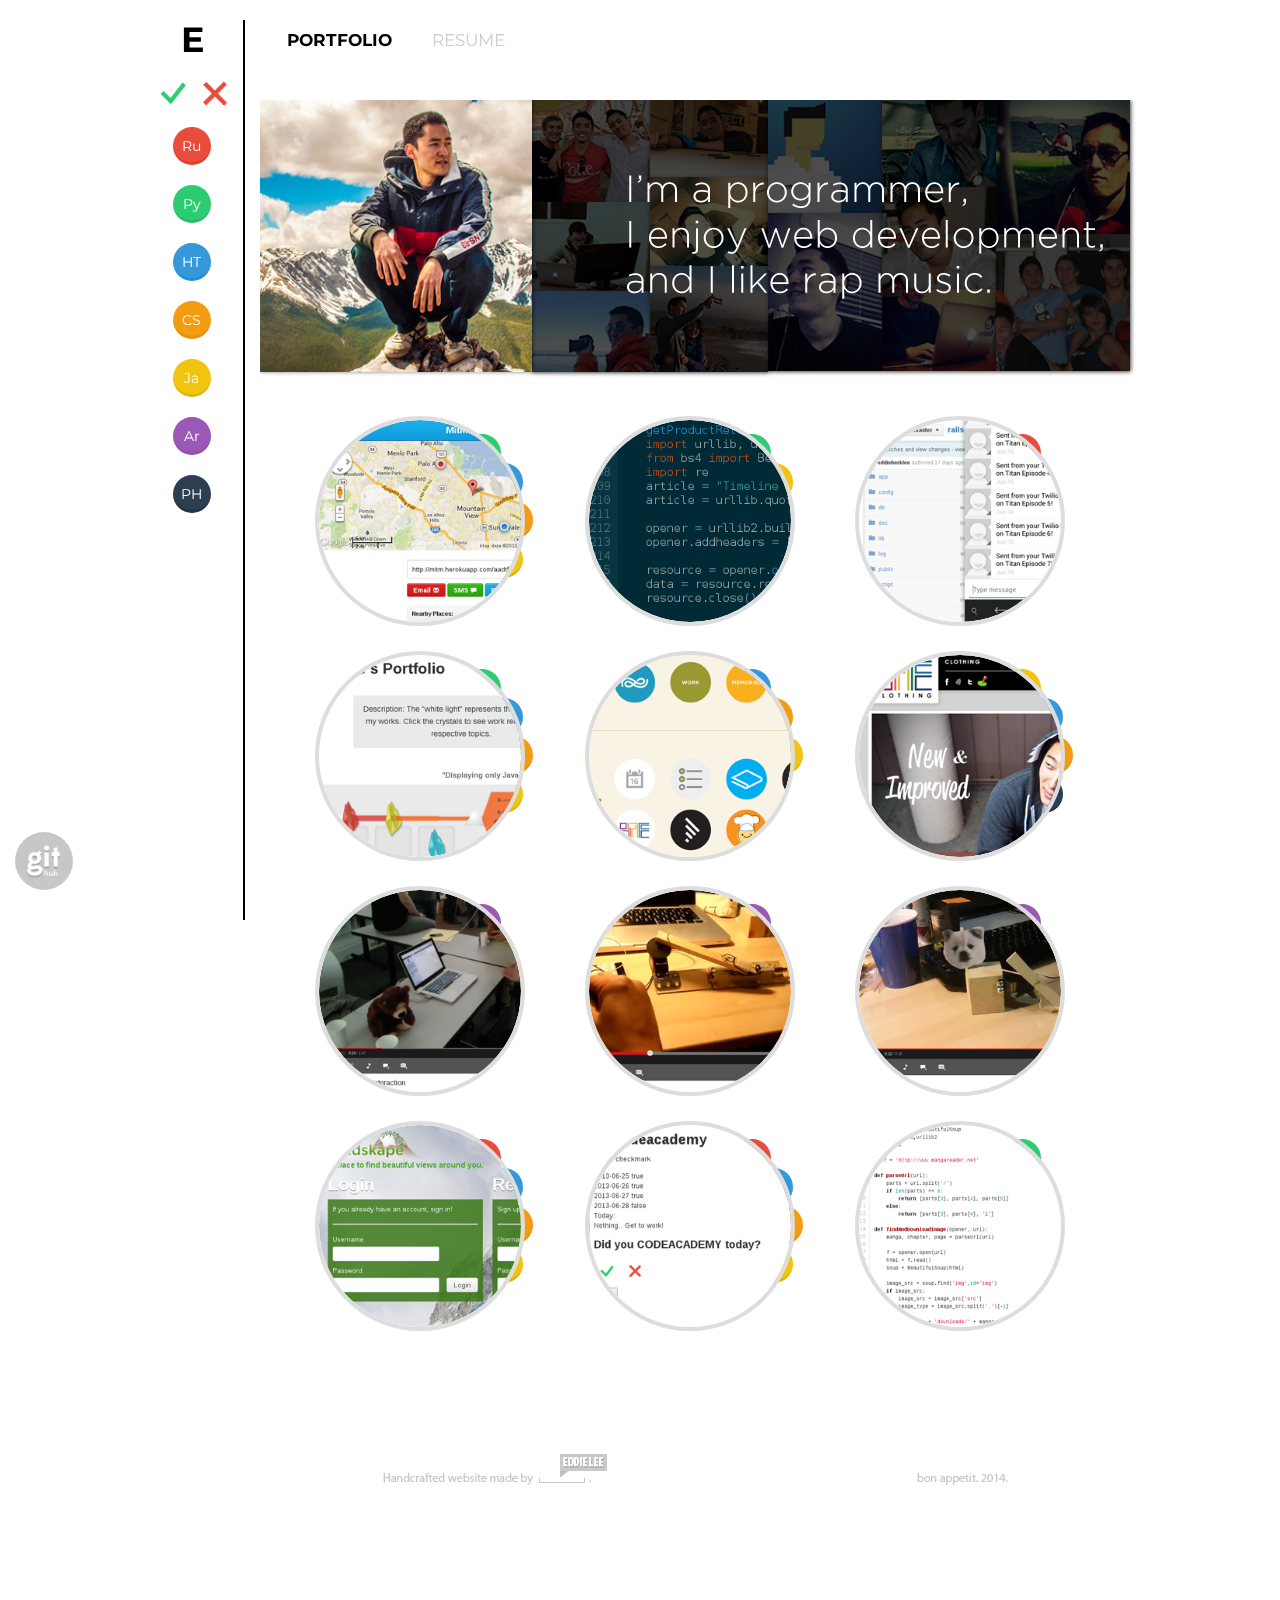
==== commit 34aeaf0f: "Fix the margin/border for the left column line #2 Add a legit <title> #3" ====
--- a/index.html
+++ b/index.html
@@ -2,6 +2,7 @@
 
 <html>
   <head>
+    <title>CompSciEddy</title>
     <link href='http://fonts.googleapis.com/css?family=Montserrat:400,700' rel='stylesheet' type='text/css'>
     <link href='bootstrap/css/bootstrap.css' rel='stylesheet'>
     <link rel="stylesheet" href="h.css"/>
--- a/style.css
+++ b/style.css
@@ -27,7 +27,7 @@
 
 #logo-box {
   font-family: "Montserrat", sans-serif;
-  width: 90px;
+  width: 105px;
   height: 40px;
   line-height: 40px;
   text-align: center;
@@ -44,7 +44,7 @@
 #left-column {
   font-family: "Montserrat", sans-serif;
   position: fixed;
-  width: 90px;
+  width: 105px;
   height: 100%;
   z-index: 8;
   text-align: center;
@@ -69,7 +69,7 @@
 
 #container {
   width: 900px;
-  margin-left: 90px; }
+  margin-left: 105px; }
 
 #top-bar-bg {
   height: 40px;
